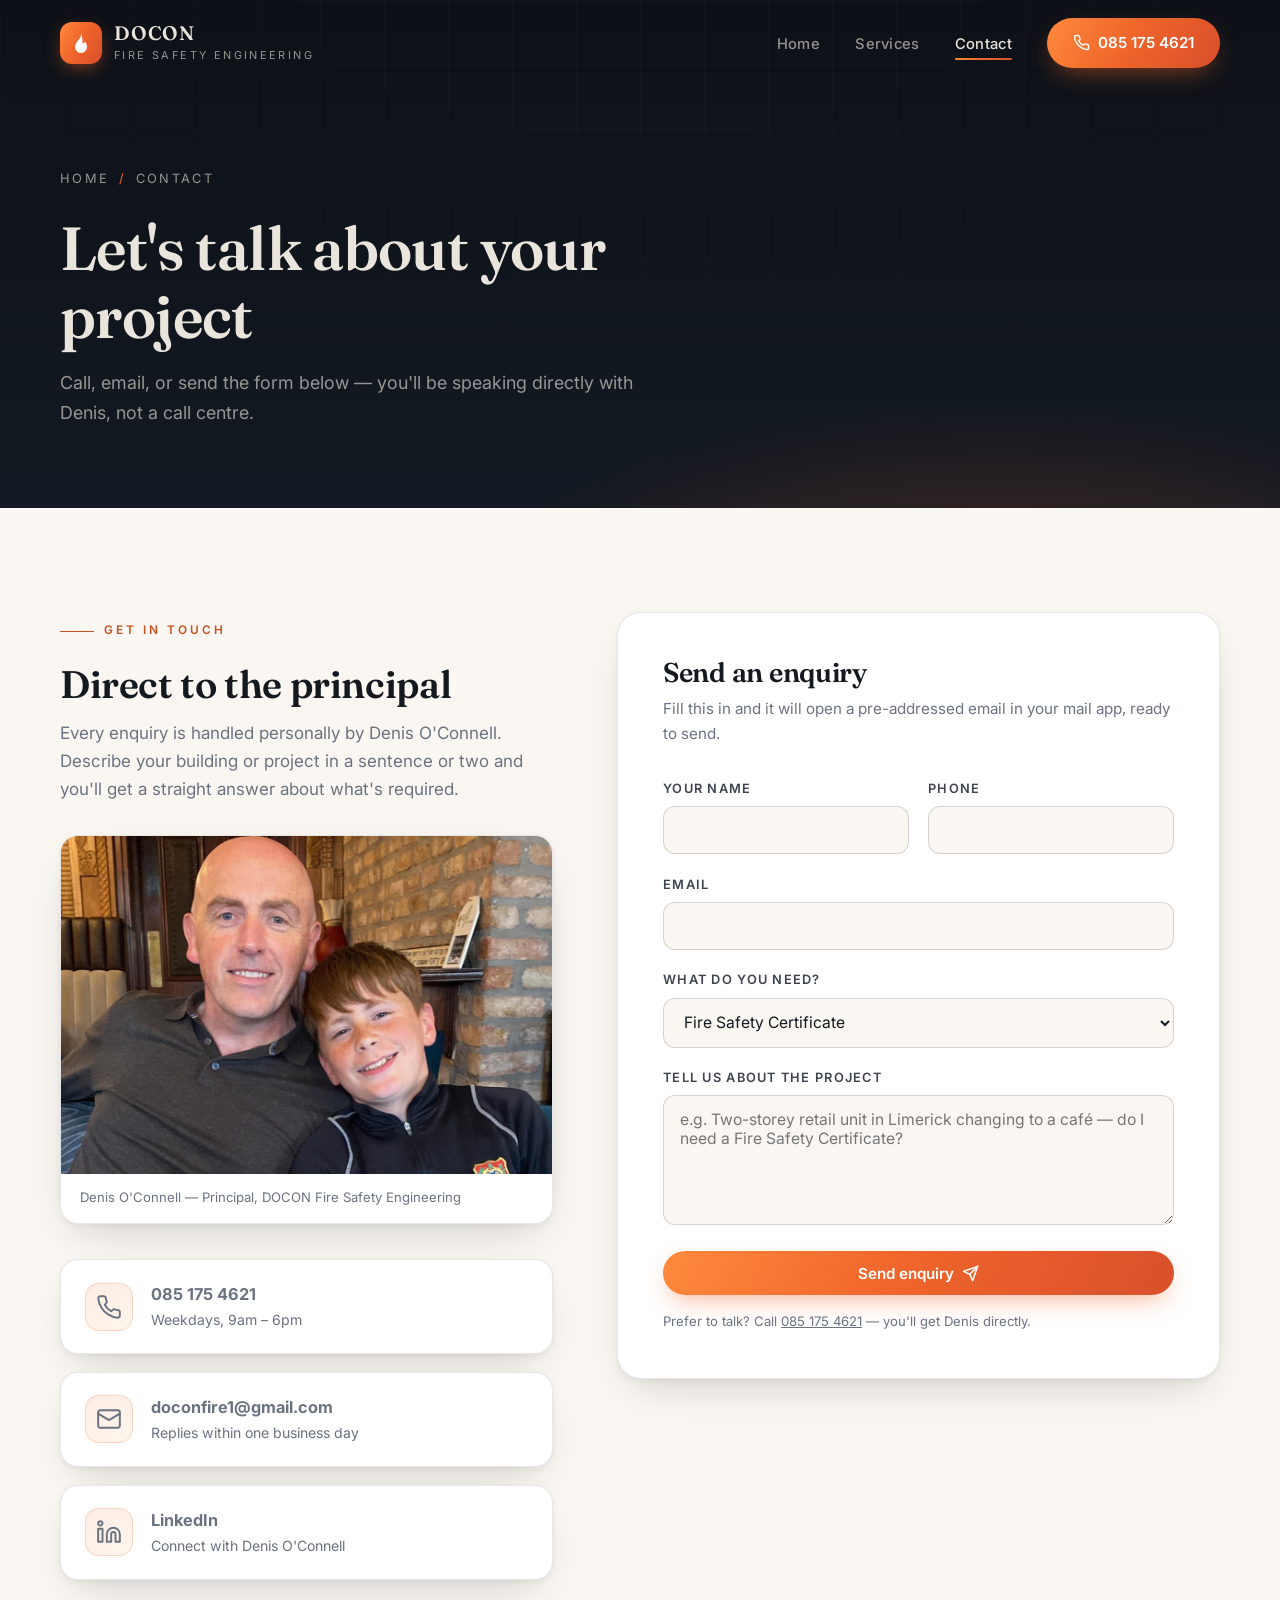
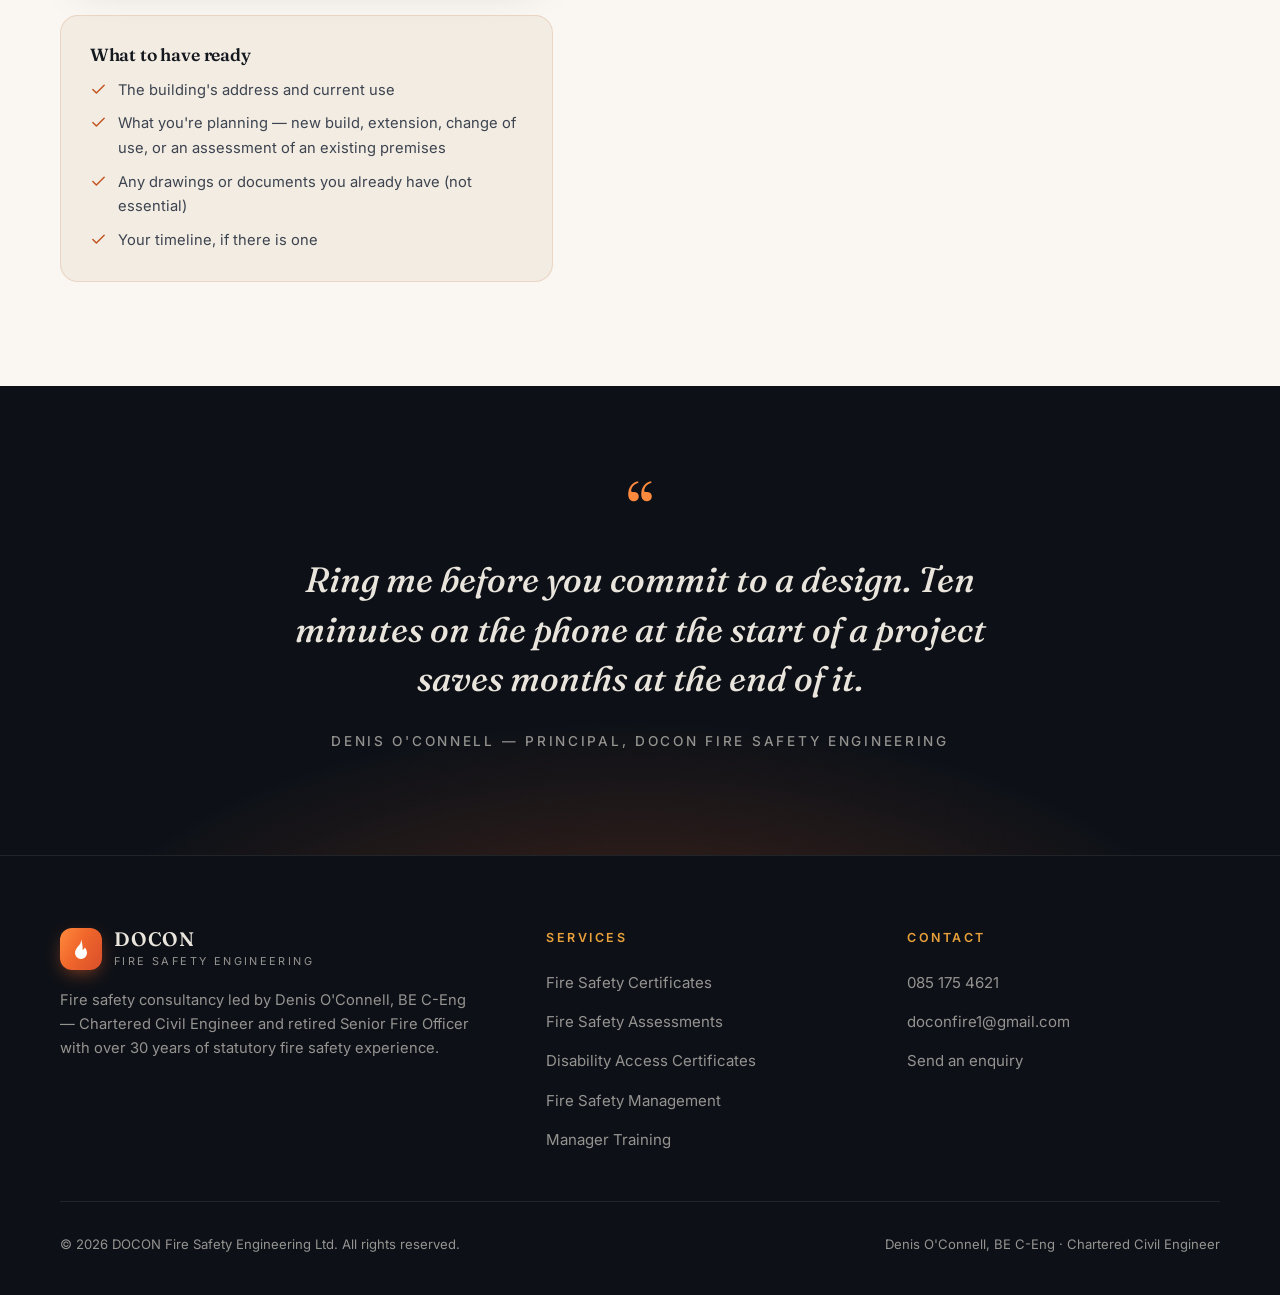
==== contact.html @ 433e4456 "Build DOCON Fire Safety Engineering website with photos Three-page static site (home, services, cont" ====
<!DOCTYPE html>
<html lang="en">
<head>
  <meta charset="UTF-8">
  <meta name="viewport" content="width=device-width, initial-scale=1.0">
  <title>Contact | DOCON Fire Safety Engineering</title>
  <meta name="description" content="Contact DOCON Fire Safety Engineering — call Denis O'Connell on 085 175 4621 or send an enquiry about Fire Safety Certificates, assessments and Disability Access Certificates.">
  <link rel="preconnect" href="https://fonts.googleapis.com">
  <link rel="preconnect" href="https://fonts.gstatic.com" crossorigin>
  <link href="https://fonts.googleapis.com/css2?family=Fraunces:ital,opsz,wght@0,9..144,400..700;1,9..144,400..700&family=Inter:wght@400;500;600;700&display=swap" rel="stylesheet">
  <link rel="stylesheet" href="styles.css">
  <link rel="icon" href="data:image/svg+xml,%3Csvg xmlns='http://www.w3.org/2000/svg' viewBox='0 0 24 24'%3E%3Cpath fill='%23f0662b' d='M12 2c.5 4-1.5 5.5-3 7.5C7.4 11.6 6 13.6 6 16a6 6 0 0 0 12 0c0-2.1-1-3.9-2-5.5-.7 1.2-1.5 2-2.5 2.5.5-3-.5-8-1.5-11z'/%3E%3C/svg%3E">
</head>
<body>
<a class="skip-link" href="#main">Skip to content</a>

<header class="site-header">
  <div class="wrap nav">
    <a class="brand" href="index.html" aria-label="DOCON Fire Safety Engineering — home">
      <span class="brand-mark" aria-hidden="true">
        <svg viewBox="0 0 24 24" fill="none"><path d="M12 2c.5 4-1.5 5.5-3 7.5C7.4 11.6 6 13.6 6 16a6 6 0 0 0 12 0c0-2.1-1-3.9-2-5.5-.7 1.2-1.5 2-2.5 2.5.5-3-.5-8-1.5-11z" fill="#fff"/></svg>
      </span>
      <span class="brand-text">
        <strong>DOCON</strong>
        <span>Fire Safety Engineering</span>
      </span>
    </a>
    <nav aria-label="Main navigation">
      <button class="nav-toggle" aria-expanded="false" aria-label="Toggle menu">
        <span></span><span></span><span></span>
      </button>
      <ul class="nav-links">
        <li><a href="index.html">Home</a></li>
        <li><a href="services.html">Services</a></li>
        <li><a href="contact.html" class="active" aria-current="page">Contact</a></li>
        <li><a class="btn btn-flame" href="tel:+353851754621">
          <svg viewBox="0 0 24 24" fill="none" stroke="currentColor" stroke-width="2" stroke-linecap="round" stroke-linejoin="round"><path d="M22 16.92v3a2 2 0 0 1-2.18 2 19.79 19.79 0 0 1-8.63-3.07 19.5 19.5 0 0 1-6-6 19.79 19.79 0 0 1-3.07-8.67A2 2 0 0 1 4.11 2h3a2 2 0 0 1 2 1.72c.13.96.36 1.9.7 2.81a2 2 0 0 1-.45 2.11L8.09 9.91a16 16 0 0 0 6 6l1.27-1.27a2 2 0 0 1 2.11-.45c.91.34 1.85.57 2.81.7A2 2 0 0 1 22 16.92z"/></svg>
          085 175 4621
        </a></li>
      </ul>
    </nav>
  </div>
</header>

<main id="main">

  <!-- ============ PAGE HERO ============ -->
  <section class="page-hero">
    <div class="wrap">
      <nav class="crumbs" aria-label="Breadcrumb">
        <a href="index.html">Home</a><span class="sep">/</span><span>Contact</span>
      </nav>
      <h1>Let's talk about your project</h1>
      <p>Call, email, or send the form below — you'll be speaking directly with Denis, not a call centre.</p>
    </div>
  </section>

  <!-- ============ CONTACT ============ -->
  <section class="section">
    <div class="wrap contact-grid">

      <div class="reveal">
        <p class="eyebrow on-light">Get in touch</p>
        <h2 style="font-size: clamp(1.8rem, 3vw, 2.4rem); margin-bottom: 0.8rem;">Direct to the principal</h2>
        <p style="color: var(--ink-muted);">Every enquiry is handled personally by Denis O'Connell. Describe your building or project in a sentence or two and you'll get a straight answer about what's required.</p>

        <figure class="contact-photo reveal">
          <img src="images/denis-casual.jpg" alt="Denis O'Connell" loading="lazy">
          <figcaption>Denis O'Connell — Principal, DOCON Fire Safety Engineering</figcaption>
        </figure>

        <div class="contact-methods">
          <a class="contact-method" href="tel:+353851754621">
            <span class="card-icon" aria-hidden="true">
              <svg viewBox="0 0 24 24" fill="none" stroke="currentColor" stroke-width="1.8" stroke-linecap="round" stroke-linejoin="round"><path d="M22 16.92v3a2 2 0 0 1-2.18 2 19.79 19.79 0 0 1-8.63-3.07 19.5 19.5 0 0 1-6-6 19.79 19.79 0 0 1-3.07-8.67A2 2 0 0 1 4.11 2h3a2 2 0 0 1 2 1.72c.13.96.36 1.9.7 2.81a2 2 0 0 1-.45 2.11L8.09 9.91a16 16 0 0 0 6 6l1.27-1.27a2 2 0 0 1 2.11-.45c.91.34 1.85.57 2.81.7A2 2 0 0 1 22 16.92z"/></svg>
            </span>
            <span><strong>085 175 4621</strong><span>Weekdays, 9am – 6pm</span></span>
          </a>
          <a class="contact-method" href="mailto:doconfire1@gmail.com">
            <span class="card-icon" aria-hidden="true">
              <svg viewBox="0 0 24 24" fill="none" stroke="currentColor" stroke-width="1.8" stroke-linecap="round" stroke-linejoin="round"><rect x="2" y="4" width="20" height="16" rx="2"/><path d="m22 7-10 6L2 7"/></svg>
            </span>
            <span><strong>doconfire1@gmail.com</strong><span>Replies within one business day</span></span>
          </a>
          <a class="contact-method" href="https://www.linkedin.com/" target="_blank" rel="noopener">
            <span class="card-icon" aria-hidden="true">
              <svg viewBox="0 0 24 24" fill="none" stroke="currentColor" stroke-width="1.8" stroke-linecap="round" stroke-linejoin="round"><path d="M16 8a6 6 0 0 1 6 6v7h-4v-7a2 2 0 0 0-4 0v7h-4v-7a6 6 0 0 1 6-6z"/><rect x="2" y="9" width="4" height="12"/><circle cx="4" cy="4" r="2"/></svg>
            </span>
            <span><strong>LinkedIn</strong><span>Connect with Denis O'Connell</span></span>
          </a>
        </div>

        <div class="info-panel reveal">
          <h3>What to have ready</h3>
          <ul>
            <li><svg viewBox="0 0 24 24" fill="none" stroke="currentColor" stroke-width="2" stroke-linecap="round" stroke-linejoin="round"><path d="M20 6 9 17l-5-5"/></svg>The building's address and current use</li>
            <li><svg viewBox="0 0 24 24" fill="none" stroke="currentColor" stroke-width="2" stroke-linecap="round" stroke-linejoin="round"><path d="M20 6 9 17l-5-5"/></svg>What you're planning — new build, extension, change of use, or an assessment of an existing premises</li>
            <li><svg viewBox="0 0 24 24" fill="none" stroke="currentColor" stroke-width="2" stroke-linecap="round" stroke-linejoin="round"><path d="M20 6 9 17l-5-5"/></svg>Any drawings or documents you already have (not essential)</li>
            <li><svg viewBox="0 0 24 24" fill="none" stroke="currentColor" stroke-width="2" stroke-linecap="round" stroke-linejoin="round"><path d="M20 6 9 17l-5-5"/></svg>Your timeline, if there is one</li>
          </ul>
        </div>
      </div>

      <div class="contact-form-card reveal">
        <h2>Send an enquiry</h2>
        <p>Fill this in and it will open a pre-addressed email in your mail app, ready to send.</p>
        <form id="enquiry-form" novalidate>
          <div class="form-grid">
            <div class="field">
              <label for="f-name">Your name</label>
              <input type="text" id="f-name" name="name" autocomplete="name" required>
            </div>
            <div class="field">
              <label for="f-phone">Phone</label>
              <input type="tel" id="f-phone" name="phone" autocomplete="tel">
            </div>
            <div class="field full">
              <label for="f-email">Email</label>
              <input type="email" id="f-email" name="email" autocomplete="email" required>
            </div>
            <div class="field full">
              <label for="f-service">What do you need?</label>
              <select id="f-service" name="service">
                <option>Fire Safety Certificate</option>
                <option>Fire Safety Assessment</option>
                <option>Fire Safety Review</option>
                <option>Disability Access Certificate</option>
                <option>Fire Safety Management</option>
                <option>Manager Training</option>
                <option>Not sure — need advice</option>
              </select>
            </div>
            <div class="field full">
              <label for="f-message">Tell us about the project</label>
              <textarea id="f-message" name="message" placeholder="e.g. Two-storey retail unit in Limerick changing to a café — do I need a Fire Safety Certificate?"></textarea>
            </div>
          </div>
          <div style="margin-top: 1.6rem;">
            <button type="submit" class="btn btn-flame" style="width: 100%; justify-content: center;">
              Send enquiry
              <svg viewBox="0 0 24 24" fill="none" stroke="currentColor" stroke-width="2.2" stroke-linecap="round" stroke-linejoin="round"><path d="m22 2-7 20-4-9-9-4z"/><path d="M22 2 11 13"/></svg>
            </button>
          </div>
          <p class="form-note">Prefer to talk? Call <a href="tel:+353851754621">085 175 4621</a> — you'll get Denis directly.</p>
        </form>
      </div>

    </div>
  </section>

  <!-- ============ QUOTE ============ -->
  <section class="section quote-band">
    <div class="wrap reveal">
      <blockquote>
        Ring me before you commit to a design. Ten minutes on the phone at the start of a project saves months at the end of it.
        <cite>Denis O'Connell — Principal, DOCON Fire Safety Engineering</cite>
      </blockquote>
    </div>
  </section>

</main>

<footer class="site-footer">
  <div class="wrap">
    <div class="footer-grid">
      <div class="footer-brand">
        <a class="brand" href="index.html">
          <span class="brand-mark" aria-hidden="true">
            <svg viewBox="0 0 24 24" fill="none"><path d="M12 2c.5 4-1.5 5.5-3 7.5C7.4 11.6 6 13.6 6 16a6 6 0 0 0 12 0c0-2.1-1-3.9-2-5.5-.7 1.2-1.5 2-2.5 2.5.5-3-.5-8-1.5-11z" fill="#fff"/></svg>
          </span>
          <span class="brand-text">
            <strong>DOCON</strong>
            <span>Fire Safety Engineering</span>
          </span>
        </a>
        <p>Fire safety consultancy led by Denis O'Connell, BE C-Eng — Chartered Civil Engineer and retired Senior Fire Officer with over 30 years of statutory fire safety experience.</p>
      </div>
      <div class="footer-col">
        <h4>Services</h4>
        <ul>
          <li><a href="services.html#fire-safety-certificates">Fire Safety Certificates</a></li>
          <li><a href="services.html#fire-safety-assessments">Fire Safety Assessments</a></li>
          <li><a href="services.html#disability-access-certificates">Disability Access Certificates</a></li>
          <li><a href="services.html#fire-safety-management">Fire Safety Management</a></li>
          <li><a href="services.html#manager-training">Manager Training</a></li>
        </ul>
      </div>
      <div class="footer-col">
        <h4>Contact</h4>
        <ul>
          <li><a href="tel:+353851754621">085 175 4621</a></li>
          <li><a href="mailto:doconfire1@gmail.com">doconfire1@gmail.com</a></li>
          <li><a href="contact.html">Send an enquiry</a></li>
        </ul>
      </div>
    </div>
    <div class="footer-bottom">
      <span>© <span id="year">2026</span> DOCON Fire Safety Engineering Ltd. All rights reserved.</span>
      <span>Denis O'Connell, BE C-Eng · Chartered Civil Engineer</span>
    </div>
  </div>
</footer>

<script src="script.js"></script>
</body>
</html>
---- styles.css ----
/* ============================================
   DOCON Fire Safety Engineering — styles.css
   ============================================ */

:root {
  --ink: #14181f;
  --ink-soft: #3d4450;
  --ink-muted: #6b7280;
  --paper: #faf7f2;
  --paper-card: #ffffff;
  --dark: #0d1117;
  --dark-2: #141a22;
  --dark-3: #1b232e;
  --line: rgba(20, 24, 31, 0.1);
  --line-dark: rgba(255, 255, 255, 0.08);
  --flame: #f0662b;
  --flame-bright: #ff8a3d;
  --ember: #e8a13a;
  --flame-grad: linear-gradient(120deg, #ff8a3d 0%, #f0662b 45%, #d94f2b 100%);
  --text-on-dark: #e9e4dc;
  --text-on-dark-muted: rgba(233, 228, 220, 0.62);
  --radius: 18px;
  --shadow-card: 0 2px 6px rgba(13, 17, 23, 0.05), 0 18px 44px -18px rgba(13, 17, 23, 0.22);
  --shadow-card-hover: 0 4px 10px rgba(13, 17, 23, 0.07), 0 30px 60px -20px rgba(217, 79, 43, 0.28);
  --ease-out: cubic-bezier(0.22, 1, 0.36, 1);
}

* { margin: 0; padding: 0; box-sizing: border-box; }

html { scroll-behavior: smooth; }

body {
  font-family: "Inter", -apple-system, BlinkMacSystemFont, "Segoe UI", sans-serif;
  font-size: 17px;
  line-height: 1.65;
  color: var(--ink);
  background: var(--paper);
  -webkit-font-smoothing: antialiased;
}

h1, h2, h3, .display {
  font-family: "Fraunces", Georgia, serif;
  font-weight: 600;
  line-height: 1.12;
  letter-spacing: -0.01em;
}

img { max-width: 100%; display: block; }
a { color: inherit; }

.wrap {
  width: min(1160px, 92vw);
  margin-inline: auto;
}

/* ---------- Accessibility ---------- */
.skip-link {
  position: absolute; left: -999px; top: 0;
  background: var(--flame); color: #fff; padding: 0.6rem 1rem;
  z-index: 200; border-radius: 0 0 8px 0; text-decoration: none;
}
.skip-link:focus { left: 0; }

:focus-visible {
  outline: 2px solid var(--flame);
  outline-offset: 3px;
  border-radius: 4px;
}

/* ============================================
   Header / Nav
   ============================================ */
.site-header {
  position: fixed;
  inset: 0 0 auto 0;
  z-index: 100;
  transition: background 0.35s ease, box-shadow 0.35s ease, border-color 0.35s ease;
  border-bottom: 1px solid transparent;
}
.site-header.scrolled {
  background: rgba(13, 17, 23, 0.82);
  -webkit-backdrop-filter: blur(14px);
  backdrop-filter: blur(14px);
  border-bottom-color: var(--line-dark);
  box-shadow: 0 10px 30px -12px rgba(0, 0, 0, 0.45);
}

.nav {
  display: flex;
  align-items: center;
  justify-content: space-between;
  gap: 2rem;
  padding: 1.1rem 0;
}

.brand {
  display: flex;
  align-items: center;
  gap: 0.75rem;
  text-decoration: none;
  color: var(--text-on-dark);
}
.brand-mark {
  width: 42px; height: 42px;
  display: grid; place-items: center;
  border-radius: 12px;
  background: var(--flame-grad);
  box-shadow: 0 6px 18px -4px rgba(240, 102, 43, 0.55);
  flex-shrink: 0;
}
.brand-mark svg { width: 24px; height: 24px; }
.brand-text { line-height: 1.15; }
.brand-text strong {
  display: block;
  font-family: "Fraunces", Georgia, serif;
  font-size: 1.22rem;
  font-weight: 600;
  letter-spacing: 0.04em;
}
.brand-text span {
  font-size: 0.68rem;
  text-transform: uppercase;
  letter-spacing: 0.22em;
  color: var(--text-on-dark-muted);
}

.nav-links {
  display: flex;
  align-items: center;
  gap: 2.2rem;
  list-style: none;
}
.nav-links a:not(.btn) {
  text-decoration: none;
  font-size: 0.92rem;
  font-weight: 500;
  letter-spacing: 0.02em;
  color: var(--text-on-dark-muted);
  transition: color 0.2s ease;
  position: relative;
  padding: 0.3rem 0;
}
.nav-links a:not(.btn):hover { color: var(--text-on-dark); }
.nav-links a:not(.btn)::after {
  content: "";
  position: absolute;
  left: 0; bottom: -2px;
  width: 100%; height: 2px;
  background: var(--flame-grad);
  border-radius: 2px;
  transform: scaleX(0);
  transform-origin: left;
  transition: transform 0.3s var(--ease-out);
}
.nav-links a:not(.btn):hover::after,
.nav-links a.active::after { transform: scaleX(1); }
.nav-links a.active { color: var(--text-on-dark) !important; }

.nav-toggle {
  display: none;
  background: none;
  border: 0;
  cursor: pointer;
  padding: 0.5rem;
  z-index: 110;
}
.nav-toggle span {
  display: block;
  width: 26px; height: 2px;
  background: var(--text-on-dark);
  margin: 6px 0;
  border-radius: 2px;
  transition: transform 0.3s ease, opacity 0.3s ease;
}
.nav-toggle[aria-expanded="true"] span:nth-child(1) { transform: translateY(8px) rotate(45deg); }
.nav-toggle[aria-expanded="true"] span:nth-child(2) { opacity: 0; }
.nav-toggle[aria-expanded="true"] span:nth-child(3) { transform: translateY(-8px) rotate(-45deg); }

/* ---------- Buttons ---------- */
.btn {
  display: inline-flex;
  align-items: center;
  gap: 0.55rem;
  padding: 0.8rem 1.6rem;
  border-radius: 999px;
  font-weight: 600;
  font-size: 0.95rem;
  text-decoration: none;
  border: 0;
  cursor: pointer;
  font-family: inherit;
  transition: transform 0.25s var(--ease-out), box-shadow 0.25s ease, background 0.25s ease;
}
.btn-flame {
  background: var(--flame-grad);
  color: #fff;
  box-shadow: 0 10px 26px -8px rgba(240, 102, 43, 0.55);
}
.btn-flame:hover {
  transform: translateY(-2px);
  box-shadow: 0 16px 34px -8px rgba(240, 102, 43, 0.65);
}
.btn-ghost {
  background: transparent;
  color: var(--text-on-dark);
  border: 1px solid rgba(255, 255, 255, 0.25);
}
.btn-ghost:hover {
  border-color: rgba(255, 255, 255, 0.55);
  background: rgba(255, 255, 255, 0.06);
  transform: translateY(-2px);
}
.btn-dark {
  background: var(--dark);
  color: #fff;
}
.btn-dark:hover {
  transform: translateY(-2px);
  box-shadow: 0 14px 30px -10px rgba(13, 17, 23, 0.5);
}
.btn svg { width: 17px; height: 17px; }

/* ============================================
   Hero
   ============================================ */
.hero {
  position: relative;
  background:
    radial-gradient(ellipse 80% 65% at 72% 108%, rgba(240, 102, 43, 0.32), transparent 62%),
    radial-gradient(ellipse 55% 45% at 18% 118%, rgba(232, 161, 58, 0.16), transparent 60%),
    linear-gradient(180deg, #0d1117 0%, #10151d 55%, #131922 100%);
  color: var(--text-on-dark);
  overflow: hidden;
}
.hero::before {
  content: "";
  position: absolute;
  inset: 0;
  background-image:
    linear-gradient(rgba(255,255,255,0.028) 1px, transparent 1px),
    linear-gradient(90deg, rgba(255,255,255,0.028) 1px, transparent 1px);
  background-size: 64px 64px;
  -webkit-mask-image: radial-gradient(ellipse 90% 80% at 50% 20%, black 30%, transparent 78%);
  mask-image: radial-gradient(ellipse 90% 80% at 50% 20%, black 30%, transparent 78%);
  pointer-events: none;
}

/* floating embers */
.embers { position: absolute; inset: 0; pointer-events: none; overflow: hidden; }
.ember {
  position: absolute;
  bottom: -12px;
  width: 5px; height: 5px;
  border-radius: 50%;
  background: radial-gradient(circle, #ffb469 0%, #f0662b 60%, transparent 100%);
  opacity: 0;
  animation: rise linear infinite;
  filter: blur(0.5px);
}
@keyframes rise {
  0%   { transform: translateY(0) translateX(0) scale(1); opacity: 0; }
  8%   { opacity: 0.85; }
  60%  { opacity: 0.5; }
  100% { transform: translateY(-88vh) translateX(var(--drift, 30px)) scale(0.25); opacity: 0; }
}
@media (prefers-reduced-motion: reduce) {
  .ember { animation: none; display: none; }
  html { scroll-behavior: auto; }
}

.hero-inner {
  position: relative;
  display: grid;
  grid-template-columns: 1.15fr 0.85fr;
  gap: 4rem;
  align-items: center;
  padding: 11rem 0 7rem;
  min-height: 92vh;
}

.eyebrow {
  display: inline-flex;
  align-items: center;
  gap: 0.6rem;
  font-size: 0.74rem;
  font-weight: 600;
  text-transform: uppercase;
  letter-spacing: 0.26em;
  color: var(--ember);
  margin-bottom: 1.4rem;
}
.eyebrow::before {
  content: "";
  width: 34px; height: 1px;
  background: var(--ember);
}

.hero h1 {
  font-size: clamp(2.6rem, 5.4vw, 4.4rem);
  font-weight: 560;
  margin-bottom: 1.5rem;
}
.hero h1 em {
  font-style: italic;
  background: linear-gradient(115deg, #ffb469, #f0662b 65%, #e8a13a);
  -webkit-background-clip: text;
  background-clip: text;
  -webkit-text-fill-color: transparent;
  color: transparent;
}
.hero-lede {
  font-size: 1.16rem;
  color: var(--text-on-dark-muted);
  max-width: 34rem;
  margin-bottom: 2.4rem;
}
.hero-ctas { display: flex; flex-wrap: wrap; gap: 1rem; align-items: center; }

.hero-phone {
  display: flex; align-items: center; gap: 0.6rem;
  color: var(--text-on-dark-muted);
  font-size: 0.95rem;
  text-decoration: none;
  transition: color 0.2s ease;
}
.hero-phone:hover { color: var(--text-on-dark); }
.hero-phone svg { width: 18px; height: 18px; color: var(--ember); }

/* hero credential card */
.hero-card {
  position: relative;
  background: linear-gradient(160deg, rgba(255,255,255,0.075), rgba(255,255,255,0.028));
  border: 1px solid var(--line-dark);
  border-radius: 24px;
  padding: 2.4rem 2.2rem;
  -webkit-backdrop-filter: blur(8px);
  backdrop-filter: blur(8px);
  box-shadow: 0 40px 80px -30px rgba(0, 0, 0, 0.55);
}
.hero-card::before {
  content: "";
  position: absolute;
  inset: -1px;
  border-radius: 24px;
  padding: 1px;
  background: linear-gradient(160deg, rgba(255, 138, 61, 0.5), transparent 40%, transparent 65%, rgba(232, 161, 58, 0.3));
  -webkit-mask: linear-gradient(#fff 0 0) content-box, linear-gradient(#fff 0 0);
  mask: linear-gradient(#fff 0 0) content-box, linear-gradient(#fff 0 0);
  -webkit-mask-composite: xor;
  mask-composite: exclude;
  pointer-events: none;
}
.hero-card-label {
  font-size: 0.7rem;
  text-transform: uppercase;
  letter-spacing: 0.24em;
  color: var(--ember);
  font-weight: 600;
  margin-bottom: 1.6rem;
}
.hero-card ul { list-style: none; display: grid; gap: 1.15rem; }
.hero-card li {
  display: flex;
  gap: 0.9rem;
  align-items: flex-start;
  font-size: 0.97rem;
  color: var(--text-on-dark);
}
.hero-card li svg {
  width: 20px; height: 20px;
  flex-shrink: 0;
  margin-top: 2px;
  color: var(--flame-bright);
}
.hero-card li span strong { display: block; font-weight: 600; }
.hero-card li span small { color: var(--text-on-dark-muted); font-size: 0.86rem; }

/* ---------- stats band ---------- */
.stats-band {
  position: relative;
  border-top: 1px solid var(--line-dark);
  background: rgba(255, 255, 255, 0.02);
}
.stats-grid {
  display: grid;
  grid-template-columns: repeat(4, 1fr);
  padding: 2.6rem 0;
}
.stat {
  text-align: center;
  padding: 0 1rem;
  border-left: 1px solid var(--line-dark);
}
.stat:first-child { border-left: 0; }
.stat-num {
  font-family: "Fraunces", Georgia, serif;
  font-size: clamp(2rem, 3.4vw, 2.9rem);
  font-weight: 560;
  color: var(--text-on-dark);
  line-height: 1.1;
}
.stat-num .accent { color: var(--flame-bright); }
.stat-label {
  margin-top: 0.35rem;
  font-size: 0.78rem;
  text-transform: uppercase;
  letter-spacing: 0.16em;
  color: var(--text-on-dark-muted);
}

/* ============================================
   Sections (light)
   ============================================ */
section { position: relative; }
.section { padding: 6.5rem 0; }
.section-head { max-width: 42rem; margin-bottom: 3.6rem; }
.section-head.center { margin-inline: auto; text-align: center; }
.section-head.center .eyebrow { justify-content: center; }
.section-head.center .eyebrow::before { display: none; }
.section-head h2 {
  font-size: clamp(2rem, 3.6vw, 2.9rem);
  margin-bottom: 1rem;
}
.section-head p { color: var(--ink-muted); font-size: 1.08rem; }

.eyebrow.on-light { color: #c2531f; }
.eyebrow.on-light::before { background: #c2531f; }

/* ---------- service cards ---------- */
.cards-grid {
  display: grid;
  grid-template-columns: repeat(3, 1fr);
  gap: 1.6rem;
}
.card {
  position: relative;
  background: var(--paper-card);
  border: 1px solid var(--line);
  border-radius: var(--radius);
  padding: 2.2rem 2rem;
  box-shadow: var(--shadow-card);
  transition: transform 0.35s var(--ease-out), box-shadow 0.35s ease;
  overflow: hidden;
  text-decoration: none;
  display: block;
  color: var(--ink);
}
.card::after {
  content: "";
  position: absolute;
  inset: auto 0 0 0;
  height: 3px;
  background: var(--flame-grad);
  transform: scaleX(0);
  transform-origin: left;
  transition: transform 0.4s var(--ease-out);
}
.card:hover { transform: translateY(-6px); box-shadow: var(--shadow-card-hover); }
.card:hover::after { transform: scaleX(1); }

.card-icon {
  width: 52px; height: 52px;
  border-radius: 14px;
  display: grid; place-items: center;
  background: linear-gradient(140deg, rgba(240, 102, 43, 0.12), rgba(232, 161, 58, 0.1));
  border: 1px solid rgba(240, 102, 43, 0.2);
  margin-bottom: 1.5rem;
  color: #d94f2b;
}
.card-icon svg { width: 26px; height: 26px; }
.card h3 { font-size: 1.3rem; margin-bottom: 0.7rem; }
.card p { color: var(--ink-muted); font-size: 0.97rem; }
.card-link {
  display: inline-flex;
  align-items: center;
  gap: 0.4rem;
  margin-top: 1.3rem;
  font-size: 0.9rem;
  font-weight: 600;
  color: #c2531f;
}
.card-link svg { width: 15px; height: 15px; transition: transform 0.25s var(--ease-out); }
.card:hover .card-link svg { transform: translateX(4px); }

/* ---------- about band ---------- */
.about-band { background: #f2ece2; }
.about-grid {
  display: grid;
  grid-template-columns: 0.9fr 1.1fr;
  gap: 4.5rem;
  align-items: center;
}
.portrait-frame {
  position: relative;
  border-radius: 24px;
  aspect-ratio: 4 / 4.6;
  background:
    radial-gradient(ellipse 90% 70% at 50% 100%, rgba(240, 102, 43, 0.28), transparent 65%),
    linear-gradient(165deg, #1b232e 0%, #0d1117 100%);
  display: grid;
  place-items: center;
  overflow: hidden;
  box-shadow: 0 36px 70px -28px rgba(13, 17, 23, 0.5);
}
.portrait-frame::before {
  content: "";
  position: absolute; inset: 14px;
  border: 1px solid rgba(232, 161, 58, 0.28);
  border-radius: 16px;
  pointer-events: none;
  z-index: 2;
}
.portrait-frame img {
  position: absolute;
  inset: 0;
  width: 100%;
  height: 100%;
  object-fit: cover;
  object-position: 60% 20%;
}
.portrait-frame::after {
  content: "";
  position: absolute;
  inset: 0;
  background: linear-gradient(180deg, transparent 55%, rgba(13, 17, 23, 0.55) 100%);
  pointer-events: none;
}
.portrait-caption { z-index: 3; }
.portrait-initials {
  font-family: "Fraunces", Georgia, serif;
  font-size: 6rem;
  font-weight: 560;
  background: linear-gradient(115deg, #ffb469, #f0662b 60%, #e8a13a);
  -webkit-background-clip: text;
  background-clip: text;
  -webkit-text-fill-color: transparent;
  color: transparent;
}
.portrait-caption {
  position: absolute;
  inset: auto 14px 14px;
  padding: 1rem 1.2rem;
  border-radius: 12px;
  background: rgba(13, 17, 23, 0.72);
  -webkit-backdrop-filter: blur(8px);
  backdrop-filter: blur(8px);
  border: 1px solid var(--line-dark);
  color: var(--text-on-dark);
}
.portrait-caption strong { display: block; font-size: 1.02rem; }
.portrait-caption span { font-size: 0.82rem; color: var(--text-on-dark-muted); }

.about-copy h2 { font-size: clamp(2rem, 3.4vw, 2.7rem); margin-bottom: 1.3rem; }
.about-copy > p { color: var(--ink-soft); margin-bottom: 1.2rem; }
.cred-list { list-style: none; display: grid; gap: 0.85rem; margin: 1.8rem 0 2.3rem; }
.cred-list li {
  display: flex; gap: 0.8rem; align-items: flex-start;
  font-size: 0.98rem; color: var(--ink-soft);
}
.cred-list svg {
  width: 19px; height: 19px; flex-shrink: 0; margin-top: 3px;
  color: #d94f2b;
}

/* ---------- process ---------- */
.process-grid {
  display: grid;
  grid-template-columns: repeat(4, 1fr);
  gap: 1.6rem;
  counter-reset: step;
}
.process-step {
  position: relative;
  padding: 2rem 1.6rem 1.8rem;
  background: var(--paper-card);
  border: 1px solid var(--line);
  border-radius: var(--radius);
  box-shadow: var(--shadow-card);
}
.process-step::before {
  counter-increment: step;
  content: "0" counter(step);
  display: block;
  font-family: "Fraunces", Georgia, serif;
  font-size: 2.6rem;
  font-weight: 560;
  line-height: 1;
  background: linear-gradient(115deg, #f0662b, #e8a13a);
  -webkit-background-clip: text;
  background-clip: text;
  -webkit-text-fill-color: transparent;
  color: transparent;
  margin-bottom: 1rem;
}
.process-step h3 { font-size: 1.12rem; margin-bottom: 0.5rem; }
.process-step p { font-size: 0.92rem; color: var(--ink-muted); }

/* ---------- quote band ---------- */
.quote-band {
  background:
    radial-gradient(ellipse 70% 90% at 50% 130%, rgba(240, 102, 43, 0.25), transparent 65%),
    var(--dark);
  color: var(--text-on-dark);
  text-align: center;
}
.quote-band blockquote {
  max-width: 46rem;
  margin-inline: auto;
  font-family: "Fraunces", Georgia, serif;
  font-size: clamp(1.5rem, 3vw, 2.2rem);
  font-weight: 480;
  font-style: italic;
  line-height: 1.4;
}
.quote-band blockquote::before {
  content: "\201C";
  display: block;
  font-size: 4.5rem;
  line-height: 0.6;
  color: var(--flame-bright);
  margin-bottom: 1.4rem;
  font-style: normal;
}
.quote-band cite {
  display: block;
  margin-top: 1.8rem;
  font-family: "Inter", sans-serif;
  font-style: normal;
  font-size: 0.85rem;
  text-transform: uppercase;
  letter-spacing: 0.2em;
  color: var(--text-on-dark-muted);
}

/* ---------- CTA band ---------- */
.cta-band {
  background:
    radial-gradient(ellipse 60% 80% at 80% 120%, rgba(240, 102, 43, 0.35), transparent 60%),
    radial-gradient(ellipse 50% 70% at 10% -20%, rgba(232, 161, 58, 0.14), transparent 55%),
    var(--dark-2);
  color: var(--text-on-dark);
  border-radius: 28px;
  padding: 4.5rem 3.5rem;
  display: grid;
  grid-template-columns: 1.3fr auto;
  gap: 3rem;
  align-items: center;
  overflow: hidden;
  position: relative;
}
.cta-band h2 { font-size: clamp(1.9rem, 3.4vw, 2.7rem); margin-bottom: 0.9rem; }
.cta-band p { color: var(--text-on-dark-muted); max-width: 32rem; }
.cta-actions { display: grid; gap: 0.9rem; justify-items: stretch; }
.cta-actions .btn { justify-content: center; }

/* ============================================
   Page hero (interior pages)
   ============================================ */
.page-hero {
  background:
    radial-gradient(ellipse 75% 85% at 78% 130%, rgba(240, 102, 43, 0.28), transparent 60%),
    linear-gradient(180deg, #0d1117 0%, #131922 100%);
  color: var(--text-on-dark);
  padding: 10.5rem 0 5rem;
  position: relative;
  overflow: hidden;
}
.page-hero::before {
  content: "";
  position: absolute; inset: 0;
  background-image:
    linear-gradient(rgba(255,255,255,0.025) 1px, transparent 1px),
    linear-gradient(90deg, rgba(255,255,255,0.025) 1px, transparent 1px);
  background-size: 64px 64px;
  -webkit-mask-image: radial-gradient(ellipse 90% 90% at 50% 0%, black 25%, transparent 80%);
  mask-image: radial-gradient(ellipse 90% 90% at 50% 0%, black 25%, transparent 80%);
  pointer-events: none;
}
.page-hero .wrap { position: relative; }
.page-hero h1 { font-size: clamp(2.4rem, 4.8vw, 3.8rem); margin-bottom: 1.1rem; max-width: 18ch; }
.page-hero p { color: var(--text-on-dark-muted); font-size: 1.12rem; max-width: 36rem; }

.crumbs {
  display: flex; gap: 0.6rem; align-items: center;
  font-size: 0.8rem;
  text-transform: uppercase;
  letter-spacing: 0.18em;
  color: var(--text-on-dark-muted);
  margin-bottom: 1.6rem;
}
.crumbs a { color: inherit; text-decoration: none; }
.crumbs a:hover { color: var(--ember); }
.crumbs .sep { color: var(--flame); }

/* ============================================
   Services page — detail rows
   ============================================ */
.service-row {
  display: grid;
  grid-template-columns: 64px 1fr;
  gap: 2rem;
  padding: 2.8rem 0;
  border-bottom: 1px solid var(--line);
}
.service-row:last-child { border-bottom: 0; }
.service-row .card-icon { margin-bottom: 0; width: 60px; height: 60px; border-radius: 16px; }
.service-row h3 { font-size: 1.55rem; margin-bottom: 0.7rem; }
.service-row p { color: var(--ink-soft); max-width: 56rem; }
.service-row .tags { display: flex; flex-wrap: wrap; gap: 0.5rem; margin-top: 1.1rem; }
.tag {
  font-size: 0.76rem;
  font-weight: 600;
  letter-spacing: 0.04em;
  padding: 0.32rem 0.85rem;
  border-radius: 999px;
  background: rgba(240, 102, 43, 0.09);
  border: 1px solid rgba(240, 102, 43, 0.22);
  color: #b34a1c;
}

/* ============================================
   Contact page
   ============================================ */
.contact-grid {
  display: grid;
  grid-template-columns: 0.9fr 1.1fr;
  gap: 4rem;
  align-items: start;
}
.contact-photo {
  margin-top: 2rem;
  border-radius: var(--radius);
  overflow: hidden;
  box-shadow: var(--shadow-card);
  border: 1px solid var(--line);
  background: var(--paper-card);
}
.contact-photo img {
  width: 100%;
  aspect-ratio: 16 / 11;
  object-fit: cover;
  object-position: 50% 28%;
}
.contact-photo figcaption {
  padding: 0.85rem 1.2rem;
  font-size: 0.82rem;
  color: var(--ink-muted);
}

.contact-methods { display: grid; gap: 1.1rem; margin-top: 2.2rem; }
.contact-method {
  display: flex;
  gap: 1.1rem;
  align-items: center;
  padding: 1.35rem 1.5rem;
  background: var(--paper-card);
  border: 1px solid var(--line);
  border-radius: var(--radius);
  box-shadow: var(--shadow-card);
  text-decoration: none;
  color: var(--ink);
  transition: transform 0.3s var(--ease-out), box-shadow 0.3s ease;
}
.contact-method:hover { transform: translateY(-3px); box-shadow: var(--shadow-card-hover); }
.contact-method .card-icon { margin: 0; width: 48px; height: 48px; }
.contact-method strong { display: block; font-size: 1.02rem; }
.contact-method span { font-size: 0.88rem; color: var(--ink-muted); }

.contact-form-card {
  background: var(--paper-card);
  border: 1px solid var(--line);
  border-radius: 24px;
  padding: 2.8rem;
  box-shadow: var(--shadow-card);
}
.contact-form-card h2 { font-size: 1.7rem; margin-bottom: 0.5rem; }
.contact-form-card > p { color: var(--ink-muted); font-size: 0.95rem; margin-bottom: 2rem; }

.form-grid { display: grid; grid-template-columns: 1fr 1fr; gap: 1.2rem; }
.field { display: grid; gap: 0.45rem; }
.field.full { grid-column: 1 / -1; }
.field label {
  font-size: 0.8rem;
  font-weight: 600;
  text-transform: uppercase;
  letter-spacing: 0.1em;
  color: var(--ink-soft);
}
.field input, .field select, .field textarea {
  font-family: inherit;
  font-size: 0.98rem;
  padding: 0.85rem 1rem;
  border: 1px solid rgba(20, 24, 31, 0.16);
  border-radius: 12px;
  background: var(--paper);
  color: var(--ink);
  transition: border-color 0.2s ease, box-shadow 0.2s ease;
  width: 100%;
}
.field textarea { resize: vertical; min-height: 130px; }
.field input:focus, .field select:focus, .field textarea:focus {
  outline: none;
  border-color: var(--flame);
  box-shadow: 0 0 0 3px rgba(240, 102, 43, 0.15);
}
.form-note { font-size: 0.82rem; color: var(--ink-muted); margin-top: 1rem; }

.info-panel {
  margin-top: 2.2rem;
  padding: 1.8rem;
  border-radius: var(--radius);
  background: #f2ece2;
  border: 1px solid rgba(194, 83, 31, 0.15);
}
.info-panel h3 { font-size: 1.1rem; margin-bottom: 0.8rem; }
.info-panel ul { list-style: none; display: grid; gap: 0.6rem; }
.info-panel li {
  display: flex; gap: 0.7rem; align-items: flex-start;
  font-size: 0.92rem; color: var(--ink-soft);
}
.info-panel svg { width: 17px; height: 17px; flex-shrink: 0; margin-top: 3px; color: #c2531f; }

/* ============================================
   Footer
   ============================================ */
.site-footer {
  background: var(--dark);
  color: var(--text-on-dark-muted);
  padding: 4.5rem 0 2.5rem;
  border-top: 1px solid var(--line-dark);
}
.footer-grid {
  display: grid;
  grid-template-columns: 1.4fr 1fr 1fr;
  gap: 3rem;
  padding-bottom: 3rem;
  border-bottom: 1px solid var(--line-dark);
}
.footer-brand p { font-size: 0.92rem; max-width: 26rem; margin-top: 1.1rem; }
.footer-col h4 {
  font-size: 0.78rem;
  text-transform: uppercase;
  letter-spacing: 0.2em;
  color: var(--ember);
  margin-bottom: 1.2rem;
  font-family: "Inter", sans-serif;
  font-weight: 600;
}
.footer-col ul { list-style: none; display: grid; gap: 0.7rem; }
.footer-col a {
  text-decoration: none;
  font-size: 0.94rem;
  color: var(--text-on-dark-muted);
  transition: color 0.2s ease;
}
.footer-col a:hover { color: var(--text-on-dark); }
.footer-bottom {
  display: flex;
  flex-wrap: wrap;
  gap: 1rem;
  justify-content: space-between;
  padding-top: 2rem;
  font-size: 0.82rem;
}

/* ============================================
   Reveal animations
   ============================================ */
.reveal {
  opacity: 0;
  transform: translateY(26px);
  transition: opacity 0.8s var(--ease-out), transform 0.8s var(--ease-out);
  transition-delay: var(--delay, 0s);
}
.reveal.in { opacity: 1; transform: none; }
@media (prefers-reduced-motion: reduce) {
  .reveal { opacity: 1; transform: none; transition: none; }
}

/* ============================================
   Responsive
   ============================================ */
@media (max-width: 980px) {
  .hero-inner { grid-template-columns: 1fr; padding: 9rem 0 5rem; min-height: 0; gap: 3rem; }
  .stats-grid { grid-template-columns: repeat(2, 1fr); gap: 2rem 0; }
  .stat:nth-child(3) { border-left: 0; }
  .cards-grid { grid-template-columns: repeat(2, 1fr); }
  .process-grid { grid-template-columns: repeat(2, 1fr); }
  .about-grid, .contact-grid { grid-template-columns: 1fr; gap: 3rem; }
  .portrait-frame { max-width: 420px; }
  .cta-band { grid-template-columns: 1fr; padding: 3.5rem 2.2rem; }
  .footer-grid { grid-template-columns: 1fr 1fr; }
}

@media (max-width: 720px) {
  .nav-toggle { display: block; }
  .nav-links {
    position: fixed;
    inset: 0;
    flex-direction: column;
    justify-content: center;
    gap: 2.4rem;
    background: rgba(13, 17, 23, 0.97);
    -webkit-backdrop-filter: blur(16px);
    backdrop-filter: blur(16px);
    opacity: 0;
    pointer-events: none;
    transition: opacity 0.3s ease;
  }
  .nav-links.open { opacity: 1; pointer-events: auto; }
  .nav-links a:not(.btn) { font-size: 1.3rem; }
  .cards-grid, .process-grid { grid-template-columns: 1fr; }
  .form-grid { grid-template-columns: 1fr; }
  .service-row { grid-template-columns: 1fr; gap: 1.2rem; }
  .section { padding: 4.5rem 0; }
  .footer-grid { grid-template-columns: 1fr; }
  .contact-form-card { padding: 2rem 1.5rem; }
}
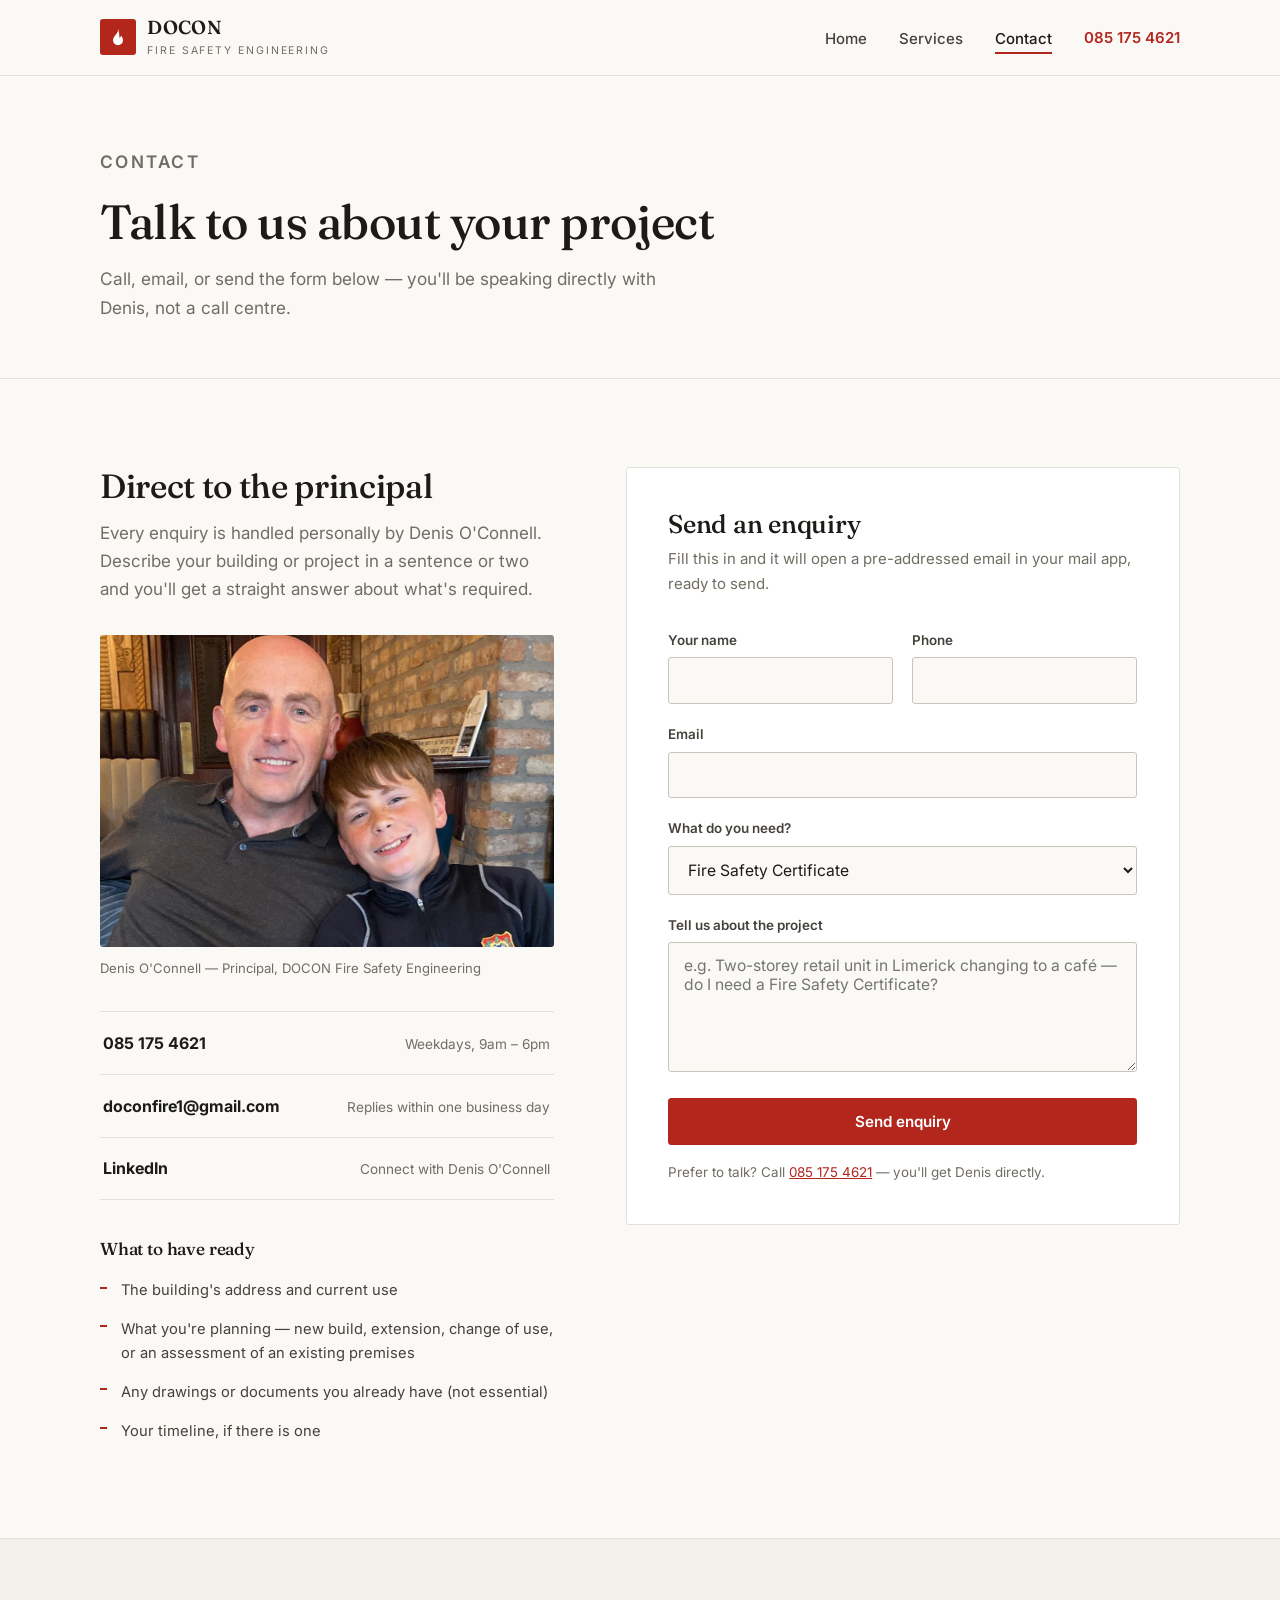
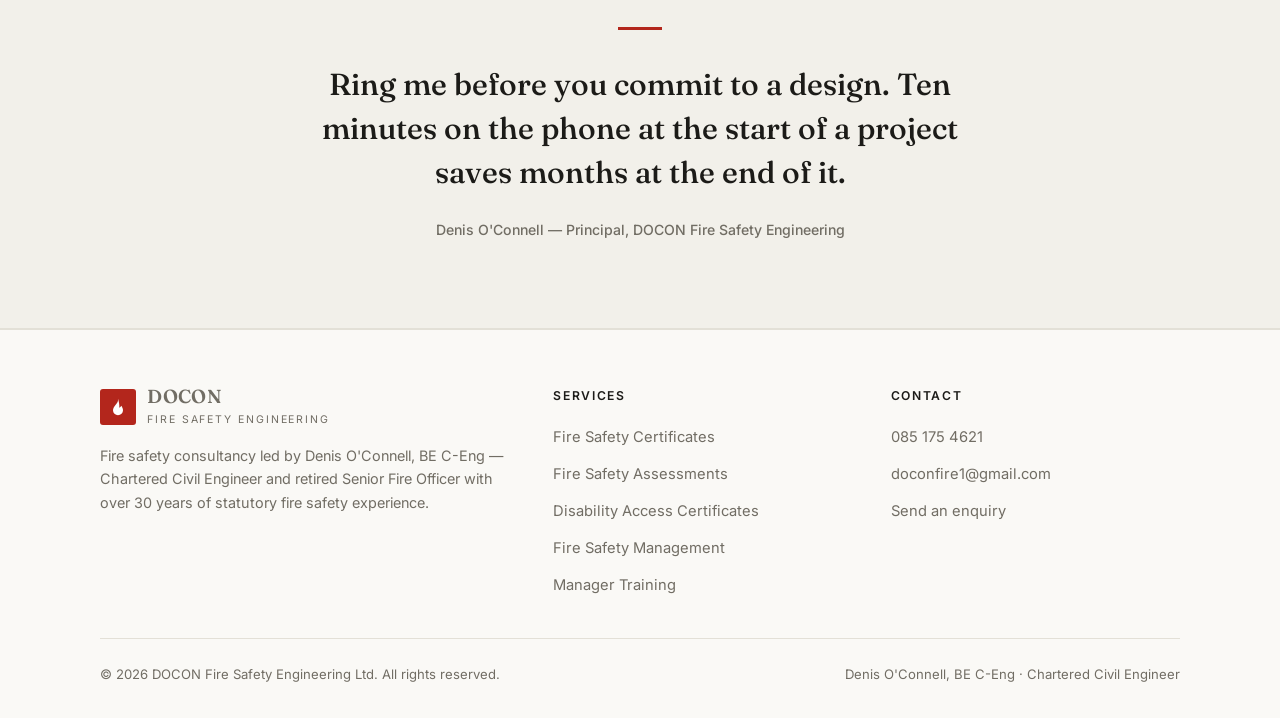
==== commit 7434841a: "Redesign site with restrained editorial look Replace the dark gradient hero, ember particles, glassm" ====
--- a/contact.html
+++ b/contact.html
@@ -7,9 +7,9 @@
   <meta name="description" content="Contact DOCON Fire Safety Engineering — call Denis O'Connell on 085 175 4621 or send an enquiry about Fire Safety Certificates, assessments and Disability Access Certificates.">
   <link rel="preconnect" href="https://fonts.googleapis.com">
   <link rel="preconnect" href="https://fonts.gstatic.com" crossorigin>
-  <link href="https://fonts.googleapis.com/css2?family=Fraunces:ital,opsz,wght@0,9..144,400..700;1,9..144,400..700&family=Inter:wght@400;500;600;700&display=swap" rel="stylesheet">
+  <link href="https://fonts.googleapis.com/css2?family=Fraunces:opsz,wght@9..144,400..600&family=Inter:wght@400;500;600&display=swap" rel="stylesheet">
   <link rel="stylesheet" href="styles.css">
-  <link rel="icon" href="data:image/svg+xml,%3Csvg xmlns='http://www.w3.org/2000/svg' viewBox='0 0 24 24'%3E%3Cpath fill='%23f0662b' d='M12 2c.5 4-1.5 5.5-3 7.5C7.4 11.6 6 13.6 6 16a6 6 0 0 0 12 0c0-2.1-1-3.9-2-5.5-.7 1.2-1.5 2-2.5 2.5.5-3-.5-8-1.5-11z'/%3E%3C/svg%3E">
+  <link rel="icon" href="data:image/svg+xml,%3Csvg xmlns='http://www.w3.org/2000/svg' viewBox='0 0 24 24'%3E%3Cpath fill='%23b3261c' d='M12 2c.5 4-1.5 5.5-3 7.5C7.4 11.6 6 13.6 6 16a6 6 0 0 0 12 0c0-2.1-1-3.9-2-5.5-.7 1.2-1.5 2-2.5 2.5.5-3-.5-8-1.5-11z'/%3E%3C/svg%3E">
 </head>
 <body>
 <a class="skip-link" href="#main">Skip to content</a>
@@ -33,10 +33,7 @@
         <li><a href="index.html">Home</a></li>
         <li><a href="services.html">Services</a></li>
         <li><a href="contact.html" class="active" aria-current="page">Contact</a></li>
-        <li><a class="btn btn-flame" href="tel:+353851754621">
-          <svg viewBox="0 0 24 24" fill="none" stroke="currentColor" stroke-width="2" stroke-linecap="round" stroke-linejoin="round"><path d="M22 16.92v3a2 2 0 0 1-2.18 2 19.79 19.79 0 0 1-8.63-3.07 19.5 19.5 0 0 1-6-6 19.79 19.79 0 0 1-3.07-8.67A2 2 0 0 1 4.11 2h3a2 2 0 0 1 2 1.72c.13.96.36 1.9.7 2.81a2 2 0 0 1-.45 2.11L8.09 9.91a16 16 0 0 0 6 6l1.27-1.27a2 2 0 0 1 2.11-.45c.91.34 1.85.57 2.81.7A2 2 0 0 1 22 16.92z"/></svg>
-          085 175 4621
-        </a></li>
+        <li><a class="nav-phone" href="tel:+353851754621">085&nbsp;175&nbsp;4621</a></li>
       </ul>
     </nav>
   </div>
@@ -44,13 +41,11 @@
 
 <main id="main">
 
-  <!-- ============ PAGE HERO ============ -->
-  <section class="page-hero">
+  <!-- ============ PAGE HEAD ============ -->
+  <section class="page-head">
     <div class="wrap">
-      <nav class="crumbs" aria-label="Breadcrumb">
-        <a href="index.html">Home</a><span class="sep">/</span><span>Contact</span>
-      </nav>
-      <h1>Let's talk about your project</h1>
+      <p class="kicker">Contact</p>
+      <h1>Talk to us about your project</h1>
       <p>Call, email, or send the form below — you'll be speaking directly with Denis, not a call centre.</p>
     </div>
   </section>
@@ -59,49 +54,48 @@
   <section class="section">
     <div class="wrap contact-grid">
 
-      <div class="reveal">
-        <p class="eyebrow on-light">Get in touch</p>
-        <h2 style="font-size: clamp(1.8rem, 3vw, 2.4rem); margin-bottom: 0.8rem;">Direct to the principal</h2>
-        <p style="color: var(--ink-muted);">Every enquiry is handled personally by Denis O'Connell. Describe your building or project in a sentence or two and you'll get a straight answer about what's required.</p>
+      <div class="contact-intro">
+        <h2 style="font-size: clamp(1.6rem, 2.8vw, 2.1rem); margin-bottom: 0.8rem;">Direct to the principal</h2>
+        <p>Every enquiry is handled personally by Denis O'Connell. Describe your building or project in a sentence or two and you'll get a straight answer about what's required.</p>
 
-        <figure class="contact-photo reveal">
+        <figure class="contact-photo">
           <img src="images/denis-casual.jpg" alt="Denis O'Connell" loading="lazy">
           <figcaption>Denis O'Connell — Principal, DOCON Fire Safety Engineering</figcaption>
         </figure>
 
-        <div class="contact-methods">
-          <a class="contact-method" href="tel:+353851754621">
-            <span class="card-icon" aria-hidden="true">
-              <svg viewBox="0 0 24 24" fill="none" stroke="currentColor" stroke-width="1.8" stroke-linecap="round" stroke-linejoin="round"><path d="M22 16.92v3a2 2 0 0 1-2.18 2 19.79 19.79 0 0 1-8.63-3.07 19.5 19.5 0 0 1-6-6 19.79 19.79 0 0 1-3.07-8.67A2 2 0 0 1 4.11 2h3a2 2 0 0 1 2 1.72c.13.96.36 1.9.7 2.81a2 2 0 0 1-.45 2.11L8.09 9.91a16 16 0 0 0 6 6l1.27-1.27a2 2 0 0 1 2.11-.45c.91.34 1.85.57 2.81.7A2 2 0 0 1 22 16.92z"/></svg>
-            </span>
-            <span><strong>085 175 4621</strong><span>Weekdays, 9am – 6pm</span></span>
-          </a>
-          <a class="contact-method" href="mailto:doconfire1@gmail.com">
-            <span class="card-icon" aria-hidden="true">
-              <svg viewBox="0 0 24 24" fill="none" stroke="currentColor" stroke-width="1.8" stroke-linecap="round" stroke-linejoin="round"><rect x="2" y="4" width="20" height="16" rx="2"/><path d="m22 7-10 6L2 7"/></svg>
-            </span>
-            <span><strong>doconfire1@gmail.com</strong><span>Replies within one business day</span></span>
-          </a>
-          <a class="contact-method" href="https://www.linkedin.com/" target="_blank" rel="noopener">
-            <span class="card-icon" aria-hidden="true">
-              <svg viewBox="0 0 24 24" fill="none" stroke="currentColor" stroke-width="1.8" stroke-linecap="round" stroke-linejoin="round"><path d="M16 8a6 6 0 0 1 6 6v7h-4v-7a2 2 0 0 0-4 0v7h-4v-7a6 6 0 0 1 6-6z"/><rect x="2" y="9" width="4" height="12"/><circle cx="4" cy="4" r="2"/></svg>
-            </span>
-            <span><strong>LinkedIn</strong><span>Connect with Denis O'Connell</span></span>
-          </a>
-        </div>
+        <ul class="contact-methods">
+          <li>
+            <a href="tel:+353851754621">
+              <strong>085 175 4621</strong>
+              <span>Weekdays, 9am – 6pm</span>
+            </a>
+          </li>
+          <li>
+            <a href="mailto:doconfire1@gmail.com">
+              <strong>doconfire1@gmail.com</strong>
+              <span>Replies within one business day</span>
+            </a>
+          </li>
+          <li>
+            <a href="https://www.linkedin.com/in/denis-o%E2%80%99connell-4360572b5/" target="_blank" rel="noopener">
+              <strong>LinkedIn</strong>
+              <span>Connect with Denis O'Connell</span>
+            </a>
+          </li>
+        </ul>
 
-        <div class="info-panel reveal">
+        <div class="info-panel">
           <h3>What to have ready</h3>
           <ul>
-            <li><svg viewBox="0 0 24 24" fill="none" stroke="currentColor" stroke-width="2" stroke-linecap="round" stroke-linejoin="round"><path d="M20 6 9 17l-5-5"/></svg>The building's address and current use</li>
-            <li><svg viewBox="0 0 24 24" fill="none" stroke="currentColor" stroke-width="2" stroke-linecap="round" stroke-linejoin="round"><path d="M20 6 9 17l-5-5"/></svg>What you're planning — new build, extension, change of use, or an assessment of an existing premises</li>
-            <li><svg viewBox="0 0 24 24" fill="none" stroke="currentColor" stroke-width="2" stroke-linecap="round" stroke-linejoin="round"><path d="M20 6 9 17l-5-5"/></svg>Any drawings or documents you already have (not essential)</li>
-            <li><svg viewBox="0 0 24 24" fill="none" stroke="currentColor" stroke-width="2" stroke-linecap="round" stroke-linejoin="round"><path d="M20 6 9 17l-5-5"/></svg>Your timeline, if there is one</li>
+            <li>The building's address and current use</li>
+            <li>What you're planning — new build, extension, change of use, or an assessment of an existing premises</li>
+            <li>Any drawings or documents you already have (not essential)</li>
+            <li>Your timeline, if there is one</li>
           </ul>
         </div>
       </div>
 
-      <div class="contact-form-card reveal">
+      <div class="contact-form-card">
         <h2>Send an enquiry</h2>
         <p>Fill this in and it will open a pre-addressed email in your mail app, ready to send.</p>
         <form id="enquiry-form" novalidate>
@@ -136,10 +130,7 @@
             </div>
           </div>
           <div style="margin-top: 1.6rem;">
-            <button type="submit" class="btn btn-flame" style="width: 100%; justify-content: center;">
-              Send enquiry
-              <svg viewBox="0 0 24 24" fill="none" stroke="currentColor" stroke-width="2.2" stroke-linecap="round" stroke-linejoin="round"><path d="m22 2-7 20-4-9-9-4z"/><path d="M22 2 11 13"/></svg>
-            </button>
+            <button type="submit" class="btn btn-primary" style="width: 100%;">Send enquiry</button>
           </div>
           <p class="form-note">Prefer to talk? Call <a href="tel:+353851754621">085 175 4621</a> — you'll get Denis directly.</p>
         </form>
@@ -149,8 +140,8 @@
   </section>
 
   <!-- ============ QUOTE ============ -->
-  <section class="section quote-band">
-    <div class="wrap reveal">
+  <section class="section alt quote-band">
+    <div class="wrap">
       <blockquote>
         Ring me before you commit to a design. Ten minutes on the phone at the start of a project saves months at the end of it.
         <cite>Denis O'Connell — Principal, DOCON Fire Safety Engineering</cite>
--- a/styles.css
+++ b/styles.css
@@ -3,31 +3,19 @@
    ============================================ */
 
 :root {
-  --ink: #14181f;
-  --ink-soft: #3d4450;
-  --ink-muted: #6b7280;
-  --paper: #faf7f2;
-  --paper-card: #ffffff;
-  --dark: #0d1117;
-  --dark-2: #141a22;
-  --dark-3: #1b232e;
-  --line: rgba(20, 24, 31, 0.1);
-  --line-dark: rgba(255, 255, 255, 0.08);
-  --flame: #f0662b;
-  --flame-bright: #ff8a3d;
-  --ember: #e8a13a;
-  --flame-grad: linear-gradient(120deg, #ff8a3d 0%, #f0662b 45%, #d94f2b 100%);
-  --text-on-dark: #e9e4dc;
-  --text-on-dark-muted: rgba(233, 228, 220, 0.62);
-  --radius: 18px;
-  --shadow-card: 0 2px 6px rgba(13, 17, 23, 0.05), 0 18px 44px -18px rgba(13, 17, 23, 0.22);
-  --shadow-card-hover: 0 4px 10px rgba(13, 17, 23, 0.07), 0 30px 60px -20px rgba(217, 79, 43, 0.28);
-  --ease-out: cubic-bezier(0.22, 1, 0.36, 1);
+  --ink: #1c1b18;
+  --ink-soft: #45423c;
+  --muted: #716d64;
+  --paper: #faf9f6;
+  --paper-2: #f2f0ea;
+  --line: #e3e0d7;
+  --line-strong: #c9c5ba;
+  --red: #b3261c;
+  --red-deep: #8f1a12;
+  --radius: 3px;
 }
 
 * { margin: 0; padding: 0; box-sizing: border-box; }
-
-html { scroll-behavior: smooth; }
 
 body {
   font-family: "Inter", -apple-system, BlinkMacSystemFont, "Segoe UI", sans-serif;
@@ -38,10 +26,10 @@
   -webkit-font-smoothing: antialiased;
 }
 
-h1, h2, h3, .display {
+h1, h2, h3 {
   font-family: "Fraunces", Georgia, serif;
-  font-weight: 600;
-  line-height: 1.12;
+  font-weight: 500;
+  line-height: 1.15;
   letter-spacing: -0.01em;
 }
 
@@ -49,40 +37,32 @@
 a { color: inherit; }
 
 .wrap {
-  width: min(1160px, 92vw);
+  width: min(1080px, 92vw);
   margin-inline: auto;
 }
 
 /* ---------- Accessibility ---------- */
 .skip-link {
   position: absolute; left: -999px; top: 0;
-  background: var(--flame); color: #fff; padding: 0.6rem 1rem;
-  z-index: 200; border-radius: 0 0 8px 0; text-decoration: none;
+  background: var(--ink); color: #fff; padding: 0.6rem 1rem;
+  z-index: 200; text-decoration: none;
 }
 .skip-link:focus { left: 0; }
 
 :focus-visible {
-  outline: 2px solid var(--flame);
+  outline: 2px solid var(--red);
   outline-offset: 3px;
-  border-radius: 4px;
 }
 
 /* ============================================
    Header / Nav
    ============================================ */
 .site-header {
-  position: fixed;
-  inset: 0 0 auto 0;
+  position: sticky;
+  top: 0;
   z-index: 100;
-  transition: background 0.35s ease, box-shadow 0.35s ease, border-color 0.35s ease;
-  border-bottom: 1px solid transparent;
-}
-.site-header.scrolled {
-  background: rgba(13, 17, 23, 0.82);
-  -webkit-backdrop-filter: blur(14px);
-  backdrop-filter: blur(14px);
-  border-bottom-color: var(--line-dark);
-  box-shadow: 0 10px 30px -12px rgba(0, 0, 0, 0.45);
+  background: var(--paper);
+  border-bottom: 1px solid var(--line);
 }
 
 .nav {
@@ -90,71 +70,65 @@
   align-items: center;
   justify-content: space-between;
   gap: 2rem;
-  padding: 1.1rem 0;
+  padding: 1.05rem 0;
 }
 
 .brand {
   display: flex;
   align-items: center;
-  gap: 0.75rem;
+  gap: 0.7rem;
   text-decoration: none;
-  color: var(--text-on-dark);
 }
 .brand-mark {
-  width: 42px; height: 42px;
+  width: 36px; height: 36px;
   display: grid; place-items: center;
-  border-radius: 12px;
-  background: var(--flame-grad);
-  box-shadow: 0 6px 18px -4px rgba(240, 102, 43, 0.55);
+  background: var(--red);
+  border-radius: var(--radius);
   flex-shrink: 0;
 }
-.brand-mark svg { width: 24px; height: 24px; }
+.brand-mark svg { width: 20px; height: 20px; }
 .brand-text { line-height: 1.15; }
 .brand-text strong {
   display: block;
   font-family: "Fraunces", Georgia, serif;
-  font-size: 1.22rem;
+  font-size: 1.18rem;
   font-weight: 600;
-  letter-spacing: 0.04em;
+  letter-spacing: 0.02em;
 }
 .brand-text span {
-  font-size: 0.68rem;
+  font-size: 0.66rem;
   text-transform: uppercase;
-  letter-spacing: 0.22em;
-  color: var(--text-on-dark-muted);
+  letter-spacing: 0.18em;
+  color: var(--muted);
 }
 
 .nav-links {
   display: flex;
   align-items: center;
-  gap: 2.2rem;
+  gap: 2rem;
   list-style: none;
 }
-.nav-links a:not(.btn) {
+.nav-links a:not(.nav-phone) {
   text-decoration: none;
-  font-size: 0.92rem;
+  font-size: 0.94rem;
   font-weight: 500;
-  letter-spacing: 0.02em;
-  color: var(--text-on-dark-muted);
-  transition: color 0.2s ease;
-  position: relative;
+  color: var(--ink-soft);
   padding: 0.3rem 0;
-}
-.nav-links a:not(.btn):hover { color: var(--text-on-dark); }
-.nav-links a:not(.btn)::after {
-  content: "";
-  position: absolute;
-  left: 0; bottom: -2px;
-  width: 100%; height: 2px;
-  background: var(--flame-grad);
-  border-radius: 2px;
-  transform: scaleX(0);
-  transform-origin: left;
-  transition: transform 0.3s var(--ease-out);
-}
-.nav-links a:not(.btn):hover::after,
-.nav-links a.active::after { transform: scaleX(1); }
-.nav-links a.active { color: var(--text-on-dark) !important; }
+  border-bottom: 2px solid transparent;
+  transition: color 0.15s ease;
+}
+.nav-links a:not(.nav-phone):hover { color: var(--ink); }
+.nav-links a.active {
+  color: var(--ink);
+  border-bottom-color: var(--red);
+}
+.nav-phone {
+  text-decoration: none;
+  font-size: 0.94rem;
+  font-weight: 600;
+  color: var(--red);
+}
+.nav-phone:hover { color: var(--red-deep); }
 
 .nav-toggle {
   display: none;
@@ -166,11 +140,10 @@
 }
 .nav-toggle span {
   display: block;
-  width: 26px; height: 2px;
-  background: var(--text-on-dark);
+  width: 24px; height: 2px;
+  background: var(--ink);
   margin: 6px 0;
-  border-radius: 2px;
-  transition: transform 0.3s ease, opacity 0.3s ease;
+  transition: transform 0.25s ease, opacity 0.25s ease;
 }
 .nav-toggle[aria-expanded="true"] span:nth-child(1) { transform: translateY(8px) rotate(45deg); }
 .nav-toggle[aria-expanded="true"] span:nth-child(2) { opacity: 0; }
@@ -178,545 +151,293 @@
 
 /* ---------- Buttons ---------- */
 .btn {
-  display: inline-flex;
-  align-items: center;
-  gap: 0.55rem;
-  padding: 0.8rem 1.6rem;
-  border-radius: 999px;
+  display: inline-block;
+  padding: 0.8rem 1.5rem;
+  border-radius: var(--radius);
   font-weight: 600;
   font-size: 0.95rem;
   text-decoration: none;
-  border: 0;
+  border: 1px solid transparent;
   cursor: pointer;
   font-family: inherit;
-  transition: transform 0.25s var(--ease-out), box-shadow 0.25s ease, background 0.25s ease;
-}
-.btn-flame {
-  background: var(--flame-grad);
+  transition: background 0.15s ease, border-color 0.15s ease, color 0.15s ease;
+}
+.btn-primary {
+  background: var(--red);
+  border-color: var(--red);
   color: #fff;
-  box-shadow: 0 10px 26px -8px rgba(240, 102, 43, 0.55);
-}
-.btn-flame:hover {
-  transform: translateY(-2px);
-  box-shadow: 0 16px 34px -8px rgba(240, 102, 43, 0.65);
-}
-.btn-ghost {
+}
+.btn-primary:hover { background: var(--red-deep); border-color: var(--red-deep); }
+.btn-outline {
   background: transparent;
-  color: var(--text-on-dark);
-  border: 1px solid rgba(255, 255, 255, 0.25);
-}
-.btn-ghost:hover {
-  border-color: rgba(255, 255, 255, 0.55);
-  background: rgba(255, 255, 255, 0.06);
-  transform: translateY(-2px);
-}
-.btn-dark {
-  background: var(--dark);
+  border-color: var(--line-strong);
+  color: var(--ink);
+}
+.btn-outline:hover { border-color: var(--ink); }
+.btn-outline.on-dark {
+  border-color: rgba(255, 255, 255, 0.35);
   color: #fff;
 }
-.btn-dark:hover {
-  transform: translateY(-2px);
-  box-shadow: 0 14px 30px -10px rgba(13, 17, 23, 0.5);
-}
-.btn svg { width: 17px; height: 17px; }
+.btn-outline.on-dark:hover { border-color: #fff; }
+
+/* ---------- Small caps label ---------- */
+.kicker {
+  font-size: 0.76rem;
+  font-weight: 600;
+  text-transform: uppercase;
+  letter-spacing: 0.14em;
+  color: var(--red);
+  margin-bottom: 1.1rem;
+}
 
 /* ============================================
    Hero
    ============================================ */
-.hero {
-  position: relative;
-  background:
-    radial-gradient(ellipse 80% 65% at 72% 108%, rgba(240, 102, 43, 0.32), transparent 62%),
-    radial-gradient(ellipse 55% 45% at 18% 118%, rgba(232, 161, 58, 0.16), transparent 60%),
-    linear-gradient(180deg, #0d1117 0%, #10151d 55%, #131922 100%);
-  color: var(--text-on-dark);
-  overflow: hidden;
-}
-.hero::before {
-  content: "";
-  position: absolute;
-  inset: 0;
-  background-image:
-    linear-gradient(rgba(255,255,255,0.028) 1px, transparent 1px),
-    linear-gradient(90deg, rgba(255,255,255,0.028) 1px, transparent 1px);
-  background-size: 64px 64px;
-  -webkit-mask-image: radial-gradient(ellipse 90% 80% at 50% 20%, black 30%, transparent 78%);
-  mask-image: radial-gradient(ellipse 90% 80% at 50% 20%, black 30%, transparent 78%);
-  pointer-events: none;
-}
-
-/* floating embers */
-.embers { position: absolute; inset: 0; pointer-events: none; overflow: hidden; }
-.ember {
-  position: absolute;
-  bottom: -12px;
-  width: 5px; height: 5px;
-  border-radius: 50%;
-  background: radial-gradient(circle, #ffb469 0%, #f0662b 60%, transparent 100%);
-  opacity: 0;
-  animation: rise linear infinite;
-  filter: blur(0.5px);
-}
-@keyframes rise {
-  0%   { transform: translateY(0) translateX(0) scale(1); opacity: 0; }
-  8%   { opacity: 0.85; }
-  60%  { opacity: 0.5; }
-  100% { transform: translateY(-88vh) translateX(var(--drift, 30px)) scale(0.25); opacity: 0; }
-}
-@media (prefers-reduced-motion: reduce) {
-  .ember { animation: none; display: none; }
-  html { scroll-behavior: auto; }
-}
-
-.hero-inner {
-  position: relative;
-  display: grid;
-  grid-template-columns: 1.15fr 0.85fr;
+.hero { border-bottom: 1px solid var(--line); }
+.hero-grid {
+  display: grid;
+  grid-template-columns: 1.1fr 0.9fr;
   gap: 4rem;
   align-items: center;
-  padding: 11rem 0 7rem;
-  min-height: 92vh;
-}
-
-.eyebrow {
-  display: inline-flex;
+  padding: 5rem 0 5.5rem;
+}
+.hero h1 {
+  font-size: clamp(2.3rem, 4.6vw, 3.5rem);
+  margin-bottom: 1.4rem;
+  max-width: 17ch;
+}
+.lede {
+  font-size: 1.12rem;
+  color: var(--ink-soft);
+  max-width: 33rem;
+  margin-bottom: 2.2rem;
+}
+.hero-actions {
+  display: flex;
+  flex-wrap: wrap;
+  gap: 0.9rem;
   align-items: center;
-  gap: 0.6rem;
-  font-size: 0.74rem;
-  font-weight: 600;
-  text-transform: uppercase;
-  letter-spacing: 0.26em;
-  color: var(--ember);
-  margin-bottom: 1.4rem;
-}
-.eyebrow::before {
-  content: "";
-  width: 34px; height: 1px;
-  background: var(--ember);
-}
-
-.hero h1 {
-  font-size: clamp(2.6rem, 5.4vw, 4.4rem);
-  font-weight: 560;
-  margin-bottom: 1.5rem;
-}
-.hero h1 em {
-  font-style: italic;
-  background: linear-gradient(115deg, #ffb469, #f0662b 65%, #e8a13a);
-  -webkit-background-clip: text;
-  background-clip: text;
-  -webkit-text-fill-color: transparent;
-  color: transparent;
-}
-.hero-lede {
-  font-size: 1.16rem;
-  color: var(--text-on-dark-muted);
-  max-width: 34rem;
   margin-bottom: 2.4rem;
 }
-.hero-ctas { display: flex; flex-wrap: wrap; gap: 1rem; align-items: center; }
-
-.hero-phone {
-  display: flex; align-items: center; gap: 0.6rem;
-  color: var(--text-on-dark-muted);
-  font-size: 0.95rem;
-  text-decoration: none;
-  transition: color 0.2s ease;
-}
-.hero-phone:hover { color: var(--text-on-dark); }
-.hero-phone svg { width: 18px; height: 18px; color: var(--ember); }
-
-/* hero credential card */
-.hero-card {
-  position: relative;
-  background: linear-gradient(160deg, rgba(255,255,255,0.075), rgba(255,255,255,0.028));
-  border: 1px solid var(--line-dark);
-  border-radius: 24px;
-  padding: 2.4rem 2.2rem;
-  -webkit-backdrop-filter: blur(8px);
-  backdrop-filter: blur(8px);
-  box-shadow: 0 40px 80px -30px rgba(0, 0, 0, 0.55);
-}
-.hero-card::before {
-  content: "";
-  position: absolute;
-  inset: -1px;
-  border-radius: 24px;
-  padding: 1px;
-  background: linear-gradient(160deg, rgba(255, 138, 61, 0.5), transparent 40%, transparent 65%, rgba(232, 161, 58, 0.3));
-  -webkit-mask: linear-gradient(#fff 0 0) content-box, linear-gradient(#fff 0 0);
-  mask: linear-gradient(#fff 0 0) content-box, linear-gradient(#fff 0 0);
-  -webkit-mask-composite: xor;
-  mask-composite: exclude;
-  pointer-events: none;
-}
-.hero-card-label {
-  font-size: 0.7rem;
-  text-transform: uppercase;
-  letter-spacing: 0.24em;
-  color: var(--ember);
-  font-weight: 600;
-  margin-bottom: 1.6rem;
-}
-.hero-card ul { list-style: none; display: grid; gap: 1.15rem; }
-.hero-card li {
-  display: flex;
-  gap: 0.9rem;
-  align-items: flex-start;
-  font-size: 0.97rem;
-  color: var(--text-on-dark);
-}
-.hero-card li svg {
-  width: 20px; height: 20px;
-  flex-shrink: 0;
-  margin-top: 2px;
-  color: var(--flame-bright);
-}
-.hero-card li span strong { display: block; font-weight: 600; }
-.hero-card li span small { color: var(--text-on-dark-muted); font-size: 0.86rem; }
-
-/* ---------- stats band ---------- */
-.stats-band {
-  position: relative;
-  border-top: 1px solid var(--line-dark);
-  background: rgba(255, 255, 255, 0.02);
-}
-.stats-grid {
-  display: grid;
-  grid-template-columns: repeat(4, 1fr);
-  padding: 2.6rem 0;
-}
-.stat {
-  text-align: center;
-  padding: 0 1rem;
-  border-left: 1px solid var(--line-dark);
-}
-.stat:first-child { border-left: 0; }
-.stat-num {
-  font-family: "Fraunces", Georgia, serif;
-  font-size: clamp(2rem, 3.4vw, 2.9rem);
-  font-weight: 560;
-  color: var(--text-on-dark);
-  line-height: 1.1;
-}
-.stat-num .accent { color: var(--flame-bright); }
-.stat-label {
-  margin-top: 0.35rem;
-  font-size: 0.78rem;
-  text-transform: uppercase;
-  letter-spacing: 0.16em;
-  color: var(--text-on-dark-muted);
-}
-
-/* ============================================
-   Sections (light)
-   ============================================ */
-section { position: relative; }
-.section { padding: 6.5rem 0; }
-.section-head { max-width: 42rem; margin-bottom: 3.6rem; }
-.section-head.center { margin-inline: auto; text-align: center; }
-.section-head.center .eyebrow { justify-content: center; }
-.section-head.center .eyebrow::before { display: none; }
-.section-head h2 {
-  font-size: clamp(2rem, 3.6vw, 2.9rem);
-  margin-bottom: 1rem;
-}
-.section-head p { color: var(--ink-muted); font-size: 1.08rem; }
-
-.eyebrow.on-light { color: #c2531f; }
-.eyebrow.on-light::before { background: #c2531f; }
-
-/* ---------- service cards ---------- */
-.cards-grid {
-  display: grid;
-  grid-template-columns: repeat(3, 1fr);
-  gap: 1.6rem;
-}
-.card {
-  position: relative;
-  background: var(--paper-card);
-  border: 1px solid var(--line);
-  border-radius: var(--radius);
-  padding: 2.2rem 2rem;
-  box-shadow: var(--shadow-card);
-  transition: transform 0.35s var(--ease-out), box-shadow 0.35s ease;
-  overflow: hidden;
-  text-decoration: none;
-  display: block;
-  color: var(--ink);
-}
-.card::after {
-  content: "";
-  position: absolute;
-  inset: auto 0 0 0;
-  height: 3px;
-  background: var(--flame-grad);
-  transform: scaleX(0);
-  transform-origin: left;
-  transition: transform 0.4s var(--ease-out);
-}
-.card:hover { transform: translateY(-6px); box-shadow: var(--shadow-card-hover); }
-.card:hover::after { transform: scaleX(1); }
-
-.card-icon {
-  width: 52px; height: 52px;
-  border-radius: 14px;
-  display: grid; place-items: center;
-  background: linear-gradient(140deg, rgba(240, 102, 43, 0.12), rgba(232, 161, 58, 0.1));
-  border: 1px solid rgba(240, 102, 43, 0.2);
-  margin-bottom: 1.5rem;
-  color: #d94f2b;
-}
-.card-icon svg { width: 26px; height: 26px; }
-.card h3 { font-size: 1.3rem; margin-bottom: 0.7rem; }
-.card p { color: var(--ink-muted); font-size: 0.97rem; }
-.card-link {
-  display: inline-flex;
-  align-items: center;
-  gap: 0.4rem;
-  margin-top: 1.3rem;
-  font-size: 0.9rem;
-  font-weight: 600;
-  color: #c2531f;
-}
-.card-link svg { width: 15px; height: 15px; transition: transform 0.25s var(--ease-out); }
-.card:hover .card-link svg { transform: translateX(4px); }
-
-/* ---------- about band ---------- */
-.about-band { background: #f2ece2; }
-.about-grid {
-  display: grid;
-  grid-template-columns: 0.9fr 1.1fr;
-  gap: 4.5rem;
-  align-items: center;
-}
-.portrait-frame {
-  position: relative;
-  border-radius: 24px;
-  aspect-ratio: 4 / 4.6;
-  background:
-    radial-gradient(ellipse 90% 70% at 50% 100%, rgba(240, 102, 43, 0.28), transparent 65%),
-    linear-gradient(165deg, #1b232e 0%, #0d1117 100%);
-  display: grid;
-  place-items: center;
-  overflow: hidden;
-  box-shadow: 0 36px 70px -28px rgba(13, 17, 23, 0.5);
-}
-.portrait-frame::before {
-  content: "";
-  position: absolute; inset: 14px;
-  border: 1px solid rgba(232, 161, 58, 0.28);
-  border-radius: 16px;
-  pointer-events: none;
-  z-index: 2;
-}
-.portrait-frame img {
-  position: absolute;
-  inset: 0;
+.hero-cred {
+  font-size: 0.88rem;
+  color: var(--muted);
+  padding-top: 1.4rem;
+  border-top: 1px solid var(--line);
+  max-width: 33rem;
+}
+
+.hero-photo { position: relative; }
+.hero-photo img {
   width: 100%;
-  height: 100%;
+  aspect-ratio: 4 / 4.4;
   object-fit: cover;
   object-position: 60% 20%;
-}
-.portrait-frame::after {
+  border-radius: var(--radius);
+}
+.hero-photo figcaption,
+.photo-caption {
+  margin-top: 0.7rem;
+  font-size: 0.82rem;
+  color: var(--muted);
+}
+
+/* ---------- facts strip ---------- */
+.facts {
+  display: grid;
+  grid-template-columns: repeat(4, 1fr);
+  border-top: 1px solid var(--line);
+  padding: 2.4rem 0 2.6rem;
+  gap: 2rem;
+}
+.fact-num {
+  font-family: "Fraunces", Georgia, serif;
+  font-size: 2.1rem;
+  font-weight: 500;
+  line-height: 1.15;
+}
+.fact-label {
+  font-size: 0.86rem;
+  color: var(--muted);
+  margin-top: 0.2rem;
+}
+
+/* ============================================
+   Sections
+   ============================================ */
+.section { padding: 5.5rem 0; }
+.section.alt { background: var(--paper-2); border-block: 1px solid var(--line); }
+.section-head { max-width: 40rem; margin-bottom: 3rem; }
+.section-head h2 {
+  font-size: clamp(1.8rem, 3.2vw, 2.5rem);
+  margin-bottom: 0.9rem;
+}
+.section-head p { color: var(--muted); font-size: 1.04rem; }
+
+/* ---------- service index (home) ---------- */
+.service-index {
+  list-style: none;
+  display: grid;
+  grid-template-columns: 1fr 1fr;
+  column-gap: 3.5rem;
+}
+.service-index li { border-top: 1px solid var(--line); }
+.service-index a {
+  display: grid;
+  grid-template-columns: 3rem 1fr;
+  gap: 1rem;
+  padding: 1.7rem 0.4rem 1.9rem 0;
+  text-decoration: none;
+}
+.service-index a:hover h3 { color: var(--red); }
+.service-num {
+  font-family: "Fraunces", Georgia, serif;
+  font-size: 0.95rem;
+  color: var(--muted);
+  padding-top: 0.25rem;
+}
+.service-index h3 {
+  font-size: 1.22rem;
+  margin-bottom: 0.45rem;
+  transition: color 0.15s ease;
+}
+.service-index p { color: var(--muted); font-size: 0.94rem; }
+.service-index .more {
+  display: inline-block;
+  margin-top: 0.7rem;
+  font-size: 0.88rem;
+  font-weight: 600;
+  color: var(--red);
+}
+
+/* ---------- about ---------- */
+.about-grid {
+  display: grid;
+  grid-template-columns: 0.85fr 1.15fr;
+  gap: 4rem;
+  align-items: center;
+}
+.about-photo img {
+  width: 100%;
+  aspect-ratio: 4 / 4.6;
+  object-fit: cover;
+  object-position: 60% 20%;
+  border-radius: var(--radius);
+}
+.about-copy h2 { font-size: clamp(1.8rem, 3.2vw, 2.5rem); margin-bottom: 1.2rem; }
+.about-copy > p { color: var(--ink-soft); margin-bottom: 1.2rem; }
+.cred-list {
+  list-style: none;
+  margin: 1.6rem 0 2.2rem;
+}
+.cred-list li {
+  padding: 0.75rem 0;
+  border-top: 1px solid var(--line);
+  font-size: 0.96rem;
+  color: var(--ink-soft);
+}
+.cred-list li:last-child { border-bottom: 1px solid var(--line); }
+
+/* ---------- quote ---------- */
+.quote-band { text-align: center; }
+.quote-band blockquote {
+  max-width: 42rem;
+  margin-inline: auto;
+  font-family: "Fraunces", Georgia, serif;
+  font-size: clamp(1.4rem, 2.6vw, 1.9rem);
+  font-weight: 500;
+  line-height: 1.45;
+}
+.quote-band blockquote::before {
   content: "";
-  position: absolute;
-  inset: 0;
-  background: linear-gradient(180deg, transparent 55%, rgba(13, 17, 23, 0.55) 100%);
-  pointer-events: none;
-}
-.portrait-caption { z-index: 3; }
-.portrait-initials {
-  font-family: "Fraunces", Georgia, serif;
-  font-size: 6rem;
-  font-weight: 560;
-  background: linear-gradient(115deg, #ffb469, #f0662b 60%, #e8a13a);
-  -webkit-background-clip: text;
-  background-clip: text;
-  -webkit-text-fill-color: transparent;
-  color: transparent;
-}
-.portrait-caption {
-  position: absolute;
-  inset: auto 14px 14px;
-  padding: 1rem 1.2rem;
-  border-radius: 12px;
-  background: rgba(13, 17, 23, 0.72);
-  -webkit-backdrop-filter: blur(8px);
-  backdrop-filter: blur(8px);
-  border: 1px solid var(--line-dark);
-  color: var(--text-on-dark);
-}
-.portrait-caption strong { display: block; font-size: 1.02rem; }
-.portrait-caption span { font-size: 0.82rem; color: var(--text-on-dark-muted); }
-
-.about-copy h2 { font-size: clamp(2rem, 3.4vw, 2.7rem); margin-bottom: 1.3rem; }
-.about-copy > p { color: var(--ink-soft); margin-bottom: 1.2rem; }
-.cred-list { list-style: none; display: grid; gap: 0.85rem; margin: 1.8rem 0 2.3rem; }
-.cred-list li {
-  display: flex; gap: 0.8rem; align-items: flex-start;
-  font-size: 0.98rem; color: var(--ink-soft);
-}
-.cred-list svg {
-  width: 19px; height: 19px; flex-shrink: 0; margin-top: 3px;
-  color: #d94f2b;
+  display: block;
+  width: 44px; height: 3px;
+  background: var(--red);
+  margin: 0 auto 2rem;
+}
+.quote-band cite {
+  display: block;
+  margin-top: 1.6rem;
+  font-family: "Inter", sans-serif;
+  font-style: normal;
+  font-size: 0.88rem;
+  color: var(--muted);
+}
+
+/* ---------- CTA band ---------- */
+.cta-band {
+  background: var(--ink);
+  color: #fff;
+}
+.cta-band .wrap {
+  display: grid;
+  grid-template-columns: 1.4fr auto;
+  gap: 3rem;
+  align-items: center;
+  padding-block: 4.5rem;
+}
+.cta-band h2 { font-size: clamp(1.7rem, 3vw, 2.3rem); margin-bottom: 0.8rem; }
+.cta-band p { color: rgba(255, 255, 255, 0.7); max-width: 32rem; }
+.cta-actions { display: grid; gap: 0.8rem; }
+.cta-actions .btn { text-align: center; }
+
+/* ============================================
+   Page head (interior pages)
+   ============================================ */
+.page-head {
+  padding: 4.5rem 0 3.5rem;
+  border-bottom: 1px solid var(--line);
+}
+.page-head h1 {
+  font-size: clamp(2.1rem, 4vw, 3rem);
+  margin-bottom: 1rem;
+  max-width: 20ch;
+}
+.page-head p { color: var(--muted); font-size: 1.08rem; max-width: 36rem; }
+
+/* ============================================
+   Services page — detail rows
+   ============================================ */
+.service-detail {
+  display: grid;
+  grid-template-columns: 3.5rem 1fr;
+  gap: 1.5rem;
+  padding: 2.6rem 0;
+  border-bottom: 1px solid var(--line);
+}
+.service-detail:first-of-type { padding-top: 0; }
+.service-detail:last-of-type { border-bottom: 0; }
+.service-detail .service-num { font-size: 1.05rem; padding-top: 0.4rem; }
+.service-detail h3 { font-size: 1.5rem; margin-bottom: 0.7rem; }
+.service-detail p { color: var(--ink-soft); max-width: 56rem; }
+.service-meta {
+  margin-top: 0.9rem;
+  font-size: 0.86rem;
+  color: var(--muted);
 }
 
 /* ---------- process ---------- */
 .process-grid {
   display: grid;
   grid-template-columns: repeat(4, 1fr);
-  gap: 1.6rem;
+  gap: 2.5rem;
   counter-reset: step;
 }
 .process-step {
-  position: relative;
-  padding: 2rem 1.6rem 1.8rem;
-  background: var(--paper-card);
-  border: 1px solid var(--line);
-  border-radius: var(--radius);
-  box-shadow: var(--shadow-card);
+  border-top: 2px solid var(--ink);
+  padding-top: 1.2rem;
 }
 .process-step::before {
   counter-increment: step;
   content: "0" counter(step);
   display: block;
   font-family: "Fraunces", Georgia, serif;
-  font-size: 2.6rem;
-  font-weight: 560;
-  line-height: 1;
-  background: linear-gradient(115deg, #f0662b, #e8a13a);
-  -webkit-background-clip: text;
-  background-clip: text;
-  -webkit-text-fill-color: transparent;
-  color: transparent;
-  margin-bottom: 1rem;
-}
-.process-step h3 { font-size: 1.12rem; margin-bottom: 0.5rem; }
-.process-step p { font-size: 0.92rem; color: var(--ink-muted); }
-
-/* ---------- quote band ---------- */
-.quote-band {
-  background:
-    radial-gradient(ellipse 70% 90% at 50% 130%, rgba(240, 102, 43, 0.25), transparent 65%),
-    var(--dark);
-  color: var(--text-on-dark);
-  text-align: center;
-}
-.quote-band blockquote {
-  max-width: 46rem;
-  margin-inline: auto;
-  font-family: "Fraunces", Georgia, serif;
-  font-size: clamp(1.5rem, 3vw, 2.2rem);
-  font-weight: 480;
-  font-style: italic;
-  line-height: 1.4;
-}
-.quote-band blockquote::before {
-  content: "\201C";
-  display: block;
-  font-size: 4.5rem;
-  line-height: 0.6;
-  color: var(--flame-bright);
-  margin-bottom: 1.4rem;
-  font-style: normal;
-}
-.quote-band cite {
-  display: block;
-  margin-top: 1.8rem;
-  font-family: "Inter", sans-serif;
-  font-style: normal;
-  font-size: 0.85rem;
-  text-transform: uppercase;
-  letter-spacing: 0.2em;
-  color: var(--text-on-dark-muted);
-}
-
-/* ---------- CTA band ---------- */
-.cta-band {
-  background:
-    radial-gradient(ellipse 60% 80% at 80% 120%, rgba(240, 102, 43, 0.35), transparent 60%),
-    radial-gradient(ellipse 50% 70% at 10% -20%, rgba(232, 161, 58, 0.14), transparent 55%),
-    var(--dark-2);
-  color: var(--text-on-dark);
-  border-radius: 28px;
-  padding: 4.5rem 3.5rem;
-  display: grid;
-  grid-template-columns: 1.3fr auto;
-  gap: 3rem;
-  align-items: center;
-  overflow: hidden;
-  position: relative;
-}
-.cta-band h2 { font-size: clamp(1.9rem, 3.4vw, 2.7rem); margin-bottom: 0.9rem; }
-.cta-band p { color: var(--text-on-dark-muted); max-width: 32rem; }
-.cta-actions { display: grid; gap: 0.9rem; justify-items: stretch; }
-.cta-actions .btn { justify-content: center; }
-
-/* ============================================
-   Page hero (interior pages)
-   ============================================ */
-.page-hero {
-  background:
-    radial-gradient(ellipse 75% 85% at 78% 130%, rgba(240, 102, 43, 0.28), transparent 60%),
-    linear-gradient(180deg, #0d1117 0%, #131922 100%);
-  color: var(--text-on-dark);
-  padding: 10.5rem 0 5rem;
-  position: relative;
-  overflow: hidden;
-}
-.page-hero::before {
-  content: "";
-  position: absolute; inset: 0;
-  background-image:
-    linear-gradient(rgba(255,255,255,0.025) 1px, transparent 1px),
-    linear-gradient(90deg, rgba(255,255,255,0.025) 1px, transparent 1px);
-  background-size: 64px 64px;
-  -webkit-mask-image: radial-gradient(ellipse 90% 90% at 50% 0%, black 25%, transparent 80%);
-  mask-image: radial-gradient(ellipse 90% 90% at 50% 0%, black 25%, transparent 80%);
-  pointer-events: none;
-}
-.page-hero .wrap { position: relative; }
-.page-hero h1 { font-size: clamp(2.4rem, 4.8vw, 3.8rem); margin-bottom: 1.1rem; max-width: 18ch; }
-.page-hero p { color: var(--text-on-dark-muted); font-size: 1.12rem; max-width: 36rem; }
-
-.crumbs {
-  display: flex; gap: 0.6rem; align-items: center;
-  font-size: 0.8rem;
-  text-transform: uppercase;
-  letter-spacing: 0.18em;
-  color: var(--text-on-dark-muted);
-  margin-bottom: 1.6rem;
-}
-.crumbs a { color: inherit; text-decoration: none; }
-.crumbs a:hover { color: var(--ember); }
-.crumbs .sep { color: var(--flame); }
-
-/* ============================================
-   Services page — detail rows
-   ============================================ */
-.service-row {
-  display: grid;
-  grid-template-columns: 64px 1fr;
-  gap: 2rem;
-  padding: 2.8rem 0;
-  border-bottom: 1px solid var(--line);
-}
-.service-row:last-child { border-bottom: 0; }
-.service-row .card-icon { margin-bottom: 0; width: 60px; height: 60px; border-radius: 16px; }
-.service-row h3 { font-size: 1.55rem; margin-bottom: 0.7rem; }
-.service-row p { color: var(--ink-soft); max-width: 56rem; }
-.service-row .tags { display: flex; flex-wrap: wrap; gap: 0.5rem; margin-top: 1.1rem; }
-.tag {
-  font-size: 0.76rem;
-  font-weight: 600;
-  letter-spacing: 0.04em;
-  padding: 0.32rem 0.85rem;
-  border-radius: 999px;
-  background: rgba(240, 102, 43, 0.09);
-  border: 1px solid rgba(240, 102, 43, 0.22);
-  color: #b34a1c;
-}
+  font-size: 1rem;
+  color: var(--red);
+  margin-bottom: 0.8rem;
+}
+.process-step h3 { font-size: 1.1rem; margin-bottom: 0.5rem; }
+.process-step p { font-size: 0.92rem; color: var(--muted); }
 
 /* ============================================
    Contact page
@@ -724,171 +445,149 @@
 .contact-grid {
   display: grid;
   grid-template-columns: 0.9fr 1.1fr;
-  gap: 4rem;
+  gap: 4.5rem;
   align-items: start;
 }
-.contact-photo {
-  margin-top: 2rem;
-  border-radius: var(--radius);
-  overflow: hidden;
-  box-shadow: var(--shadow-card);
-  border: 1px solid var(--line);
-  background: var(--paper-card);
-}
+.contact-intro > p { color: var(--muted); }
+.contact-photo { margin-top: 2rem; }
 .contact-photo img {
   width: 100%;
   aspect-ratio: 16 / 11;
   object-fit: cover;
   object-position: 50% 28%;
+  border-radius: var(--radius);
 }
 .contact-photo figcaption {
-  padding: 0.85rem 1.2rem;
+  margin-top: 0.7rem;
   font-size: 0.82rem;
-  color: var(--ink-muted);
-}
-
-.contact-methods { display: grid; gap: 1.1rem; margin-top: 2.2rem; }
-.contact-method {
+  color: var(--muted);
+}
+
+.contact-methods {
+  list-style: none;
+  margin-top: 2rem;
+}
+.contact-methods li { border-top: 1px solid var(--line); }
+.contact-methods li:last-child { border-bottom: 1px solid var(--line); }
+.contact-methods a {
   display: flex;
-  gap: 1.1rem;
-  align-items: center;
-  padding: 1.35rem 1.5rem;
-  background: var(--paper-card);
+  justify-content: space-between;
+  align-items: baseline;
+  gap: 1rem;
+  padding: 1.1rem 0.2rem;
+  text-decoration: none;
+}
+.contact-methods a:hover strong { color: var(--red); }
+.contact-methods strong { font-size: 1rem; transition: color 0.15s ease; }
+.contact-methods span { font-size: 0.85rem; color: var(--muted); }
+
+.info-panel { margin-top: 2.4rem; }
+.info-panel h3 { font-size: 1.08rem; margin-bottom: 0.8rem; }
+.info-panel ul { list-style: none; }
+.info-panel li {
+  position: relative;
+  padding: 0.45rem 0 0.45rem 1.3rem;
+  font-size: 0.92rem;
+  color: var(--ink-soft);
+}
+.info-panel li::before {
+  content: "";
+  position: absolute;
+  left: 0; top: 1.05em;
+  width: 7px; height: 2px;
+  background: var(--red);
+}
+
+.contact-form-card {
   border: 1px solid var(--line);
   border-radius: var(--radius);
-  box-shadow: var(--shadow-card);
-  text-decoration: none;
-  color: var(--ink);
-  transition: transform 0.3s var(--ease-out), box-shadow 0.3s ease;
-}
-.contact-method:hover { transform: translateY(-3px); box-shadow: var(--shadow-card-hover); }
-.contact-method .card-icon { margin: 0; width: 48px; height: 48px; }
-.contact-method strong { display: block; font-size: 1.02rem; }
-.contact-method span { font-size: 0.88rem; color: var(--ink-muted); }
-
-.contact-form-card {
-  background: var(--paper-card);
-  border: 1px solid var(--line);
-  border-radius: 24px;
-  padding: 2.8rem;
-  box-shadow: var(--shadow-card);
-}
-.contact-form-card h2 { font-size: 1.7rem; margin-bottom: 0.5rem; }
-.contact-form-card > p { color: var(--ink-muted); font-size: 0.95rem; margin-bottom: 2rem; }
+  padding: 2.6rem;
+  background: #fff;
+}
+.contact-form-card h2 { font-size: 1.6rem; margin-bottom: 0.5rem; }
+.contact-form-card > p { color: var(--muted); font-size: 0.94rem; margin-bottom: 2rem; }
 
 .form-grid { display: grid; grid-template-columns: 1fr 1fr; gap: 1.2rem; }
-.field { display: grid; gap: 0.45rem; }
+.field { display: grid; gap: 0.4rem; }
 .field.full { grid-column: 1 / -1; }
 .field label {
-  font-size: 0.8rem;
+  font-size: 0.84rem;
   font-weight: 600;
-  text-transform: uppercase;
-  letter-spacing: 0.1em;
   color: var(--ink-soft);
 }
 .field input, .field select, .field textarea {
   font-family: inherit;
   font-size: 0.98rem;
-  padding: 0.85rem 1rem;
-  border: 1px solid rgba(20, 24, 31, 0.16);
-  border-radius: 12px;
+  padding: 0.8rem 0.95rem;
+  border: 1px solid var(--line-strong);
+  border-radius: var(--radius);
   background: var(--paper);
   color: var(--ink);
-  transition: border-color 0.2s ease, box-shadow 0.2s ease;
+  transition: border-color 0.15s ease;
   width: 100%;
 }
 .field textarea { resize: vertical; min-height: 130px; }
 .field input:focus, .field select:focus, .field textarea:focus {
   outline: none;
-  border-color: var(--flame);
-  box-shadow: 0 0 0 3px rgba(240, 102, 43, 0.15);
-}
-.form-note { font-size: 0.82rem; color: var(--ink-muted); margin-top: 1rem; }
-
-.info-panel {
-  margin-top: 2.2rem;
-  padding: 1.8rem;
-  border-radius: var(--radius);
-  background: #f2ece2;
-  border: 1px solid rgba(194, 83, 31, 0.15);
-}
-.info-panel h3 { font-size: 1.1rem; margin-bottom: 0.8rem; }
-.info-panel ul { list-style: none; display: grid; gap: 0.6rem; }
-.info-panel li {
-  display: flex; gap: 0.7rem; align-items: flex-start;
-  font-size: 0.92rem; color: var(--ink-soft);
-}
-.info-panel svg { width: 17px; height: 17px; flex-shrink: 0; margin-top: 3px; color: #c2531f; }
+  border-color: var(--ink);
+}
+.form-note { font-size: 0.84rem; color: var(--muted); margin-top: 1rem; }
+.form-note a { color: var(--red); }
 
 /* ============================================
    Footer
    ============================================ */
 .site-footer {
-  background: var(--dark);
-  color: var(--text-on-dark-muted);
-  padding: 4.5rem 0 2.5rem;
-  border-top: 1px solid var(--line-dark);
+  border-top: 1px solid var(--line);
+  padding: 3.5rem 0 2rem;
+  color: var(--muted);
 }
 .footer-grid {
   display: grid;
   grid-template-columns: 1.4fr 1fr 1fr;
   gap: 3rem;
-  padding-bottom: 3rem;
-  border-bottom: 1px solid var(--line-dark);
-}
-.footer-brand p { font-size: 0.92rem; max-width: 26rem; margin-top: 1.1rem; }
+  padding-bottom: 2.5rem;
+}
+.footer-brand p { font-size: 0.9rem; max-width: 26rem; margin-top: 1rem; }
 .footer-col h4 {
-  font-size: 0.78rem;
+  font-size: 0.76rem;
   text-transform: uppercase;
-  letter-spacing: 0.2em;
-  color: var(--ember);
-  margin-bottom: 1.2rem;
-  font-family: "Inter", sans-serif;
+  letter-spacing: 0.14em;
+  color: var(--ink);
+  margin-bottom: 1rem;
   font-weight: 600;
 }
-.footer-col ul { list-style: none; display: grid; gap: 0.7rem; }
+.footer-col ul { list-style: none; display: grid; gap: 0.55rem; }
 .footer-col a {
   text-decoration: none;
-  font-size: 0.94rem;
-  color: var(--text-on-dark-muted);
-  transition: color 0.2s ease;
-}
-.footer-col a:hover { color: var(--text-on-dark); }
+  font-size: 0.92rem;
+  color: var(--muted);
+  transition: color 0.15s ease;
+}
+.footer-col a:hover { color: var(--ink); }
 .footer-bottom {
   display: flex;
   flex-wrap: wrap;
   gap: 1rem;
   justify-content: space-between;
-  padding-top: 2rem;
+  padding-top: 1.6rem;
+  border-top: 1px solid var(--line);
   font-size: 0.82rem;
 }
 
 /* ============================================
-   Reveal animations
-   ============================================ */
-.reveal {
-  opacity: 0;
-  transform: translateY(26px);
-  transition: opacity 0.8s var(--ease-out), transform 0.8s var(--ease-out);
-  transition-delay: var(--delay, 0s);
-}
-.reveal.in { opacity: 1; transform: none; }
-@media (prefers-reduced-motion: reduce) {
-  .reveal { opacity: 1; transform: none; transition: none; }
-}
-
-/* ============================================
    Responsive
    ============================================ */
 @media (max-width: 980px) {
-  .hero-inner { grid-template-columns: 1fr; padding: 9rem 0 5rem; min-height: 0; gap: 3rem; }
-  .stats-grid { grid-template-columns: repeat(2, 1fr); gap: 2rem 0; }
-  .stat:nth-child(3) { border-left: 0; }
-  .cards-grid { grid-template-columns: repeat(2, 1fr); }
+  .hero-grid { grid-template-columns: 1fr; gap: 3rem; padding: 3.5rem 0 4rem; }
+  .hero-photo { max-width: 480px; }
+  .facts { grid-template-columns: repeat(2, 1fr); }
+  .service-index { grid-template-columns: 1fr; }
   .process-grid { grid-template-columns: repeat(2, 1fr); }
   .about-grid, .contact-grid { grid-template-columns: 1fr; gap: 3rem; }
-  .portrait-frame { max-width: 420px; }
-  .cta-band { grid-template-columns: 1fr; padding: 3.5rem 2.2rem; }
+  .about-photo { max-width: 420px; }
+  .cta-band .wrap { grid-template-columns: 1fr; }
+  .cta-actions { justify-items: start; }
   .footer-grid { grid-template-columns: 1fr 1fr; }
 }
 
@@ -899,20 +598,19 @@
     inset: 0;
     flex-direction: column;
     justify-content: center;
-    gap: 2.4rem;
-    background: rgba(13, 17, 23, 0.97);
-    -webkit-backdrop-filter: blur(16px);
-    backdrop-filter: blur(16px);
+    gap: 2.2rem;
+    background: var(--paper);
     opacity: 0;
     pointer-events: none;
-    transition: opacity 0.3s ease;
+    transition: opacity 0.25s ease;
   }
   .nav-links.open { opacity: 1; pointer-events: auto; }
-  .nav-links a:not(.btn) { font-size: 1.3rem; }
-  .cards-grid, .process-grid { grid-template-columns: 1fr; }
+  .nav-links a:not(.nav-phone) { font-size: 1.25rem; }
+  .nav-links .nav-phone { font-size: 1.1rem; }
+  .process-grid { grid-template-columns: 1fr; }
   .form-grid { grid-template-columns: 1fr; }
-  .service-row { grid-template-columns: 1fr; gap: 1.2rem; }
-  .section { padding: 4.5rem 0; }
+  .service-detail { grid-template-columns: 1fr; gap: 0.6rem; }
+  .section { padding: 4rem 0; }
   .footer-grid { grid-template-columns: 1fr; }
-  .contact-form-card { padding: 2rem 1.5rem; }
-}
+  .contact-form-card { padding: 1.8rem 1.4rem; }
+}
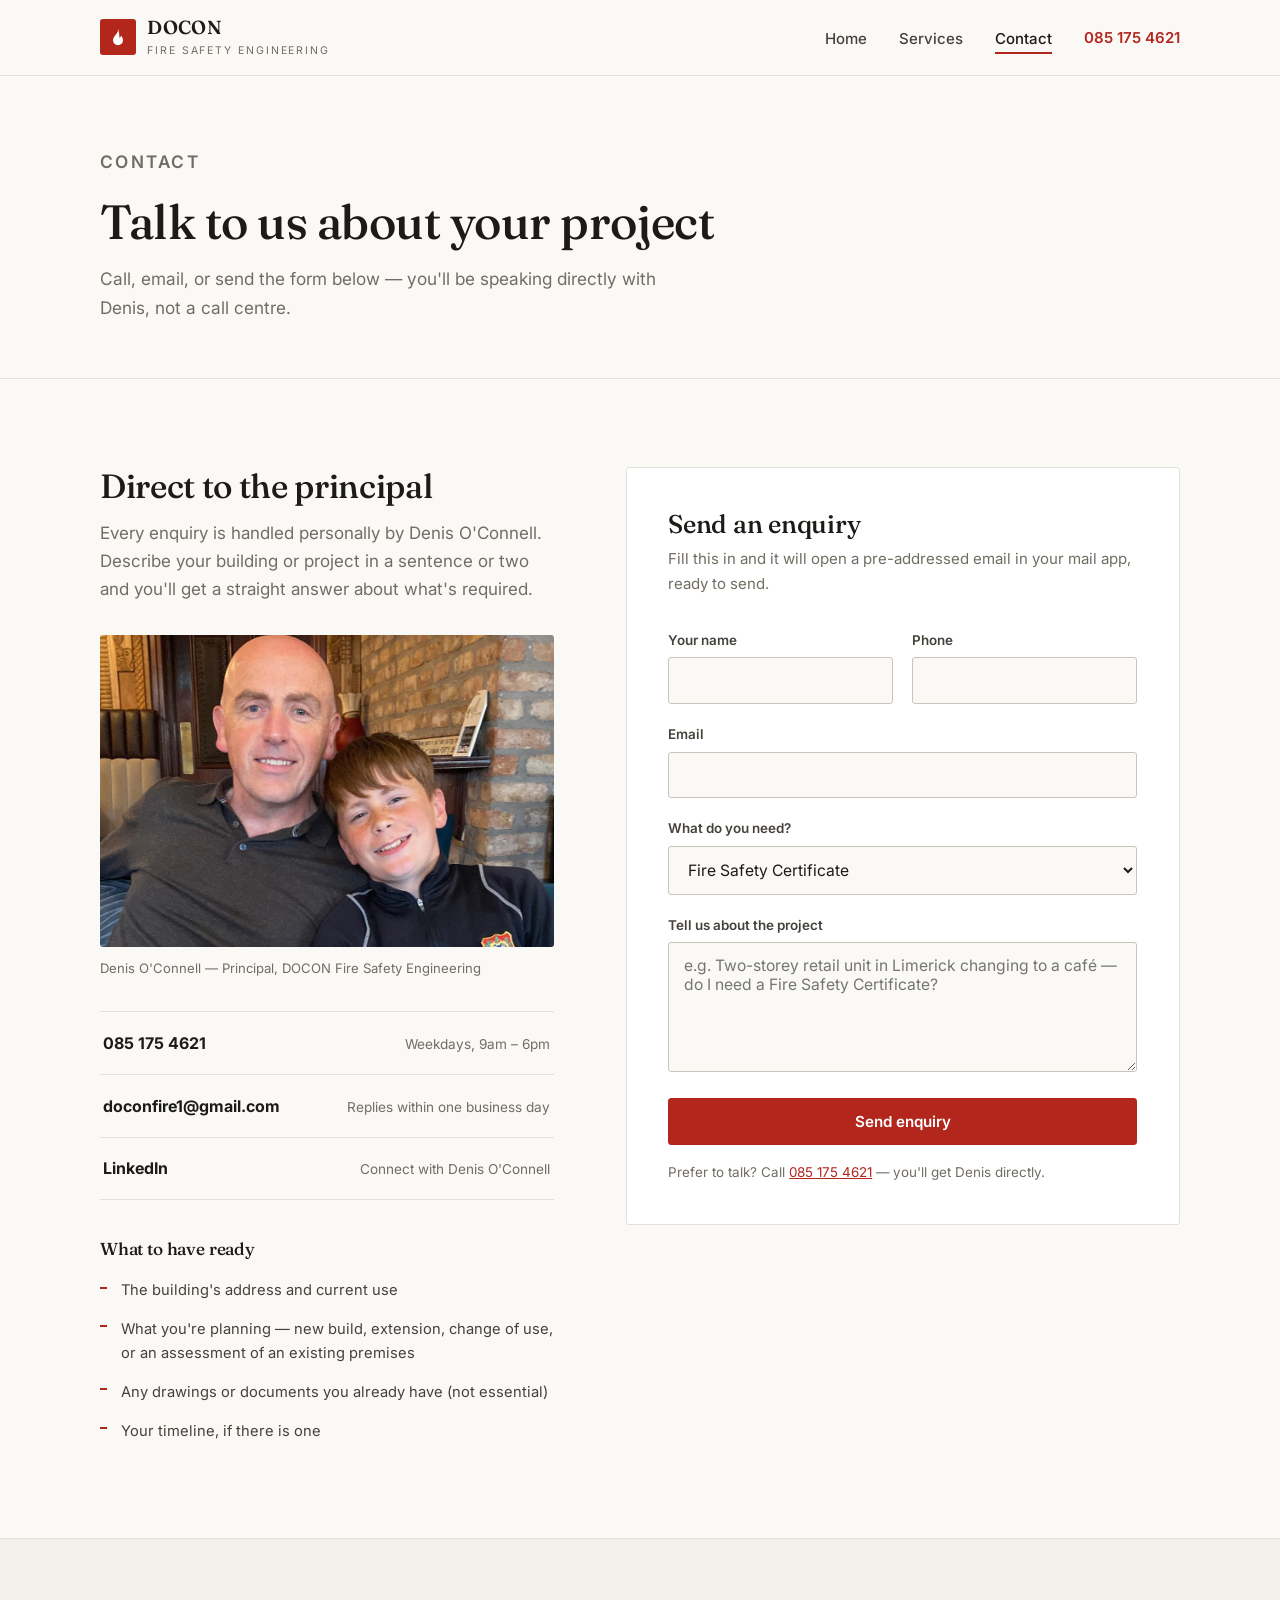
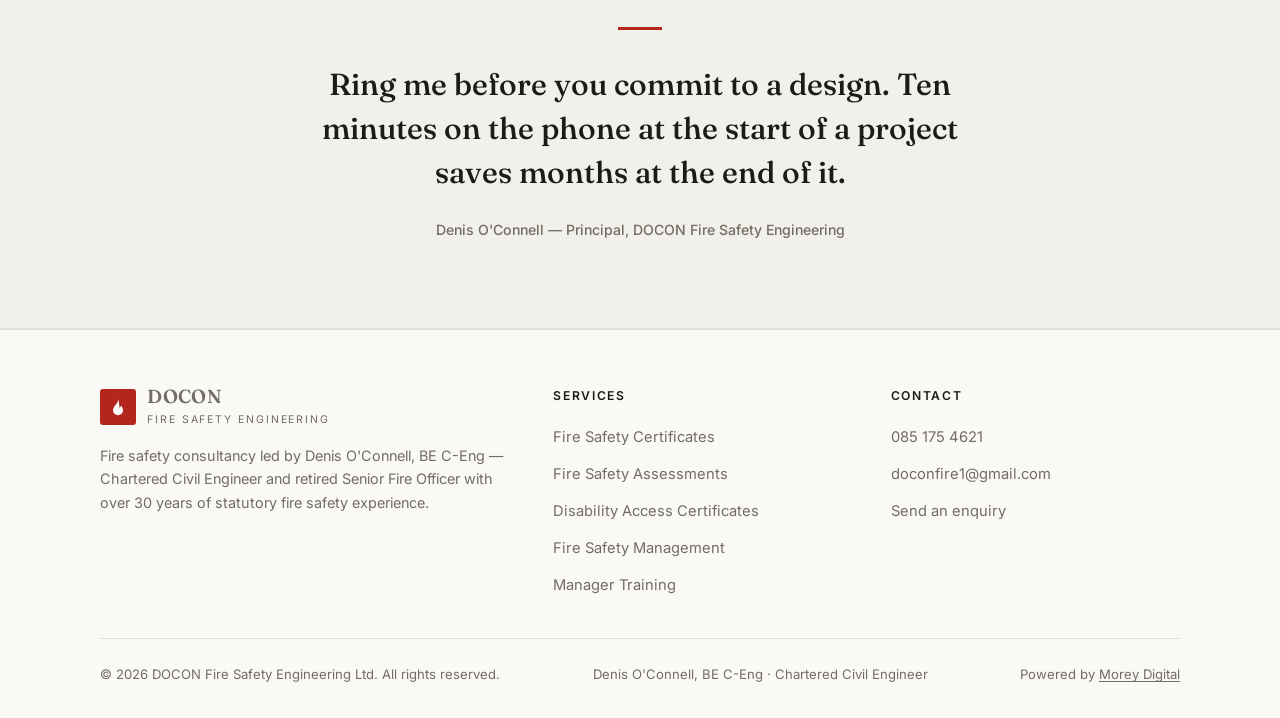
==== commit 0eccaeef: "Add Powered by Morey Digital credit to footer Co-Authored-By: Claude Fable 5 <noreply@anthropic.com>" ====
--- a/contact.html
+++ b/contact.html
@@ -188,6 +188,7 @@
     <div class="footer-bottom">
       <span>© <span id="year">2026</span> DOCON Fire Safety Engineering Ltd. All rights reserved.</span>
       <span>Denis O'Connell, BE C-Eng · Chartered Civil Engineer</span>
+      <span>Powered by <a href="https://moreydigital.ie" target="_blank" rel="noopener">Morey Digital</a></span>
     </div>
   </div>
 </footer>
--- a/styles.css
+++ b/styles.css
@@ -574,6 +574,12 @@
   border-top: 1px solid var(--line);
   font-size: 0.82rem;
 }
+.footer-bottom a {
+  color: inherit;
+  text-decoration: underline;
+  text-underline-offset: 2px;
+}
+.footer-bottom a:hover { color: var(--ink); }
 
 /* ============================================
    Responsive
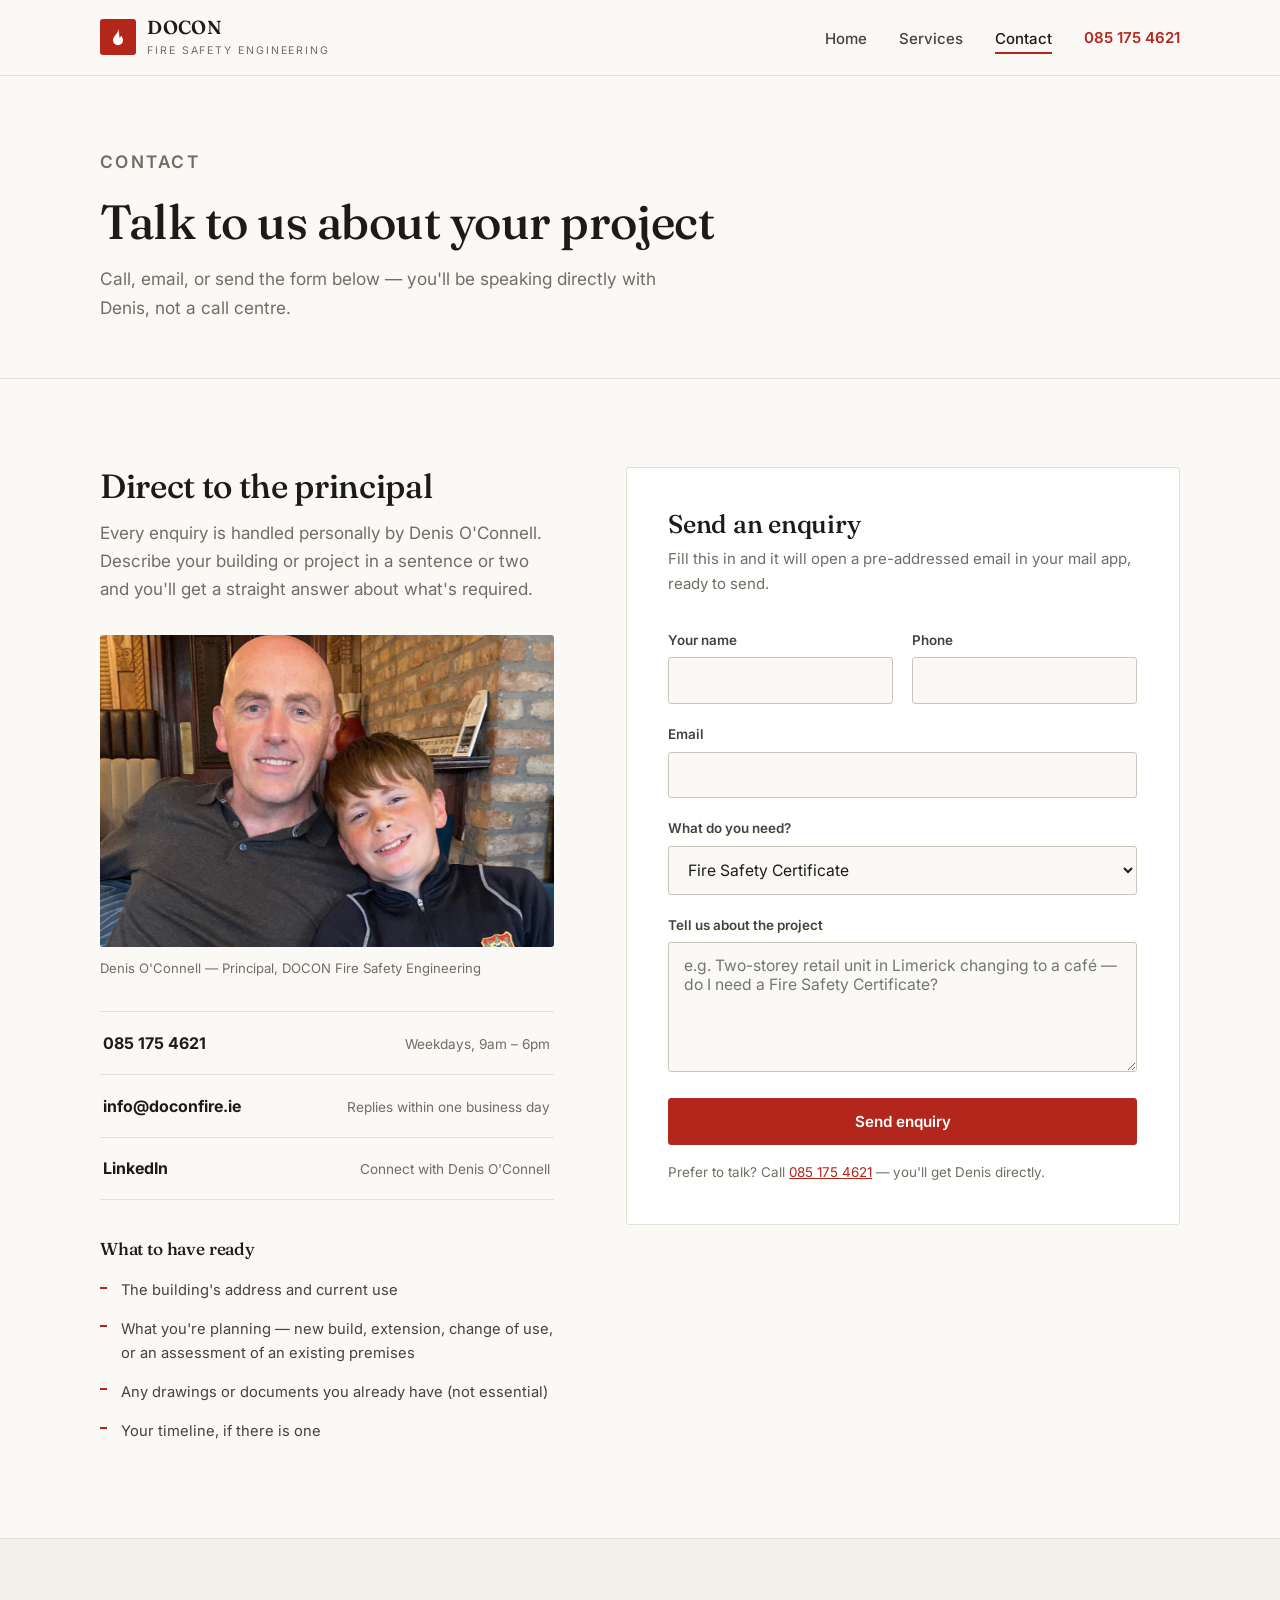
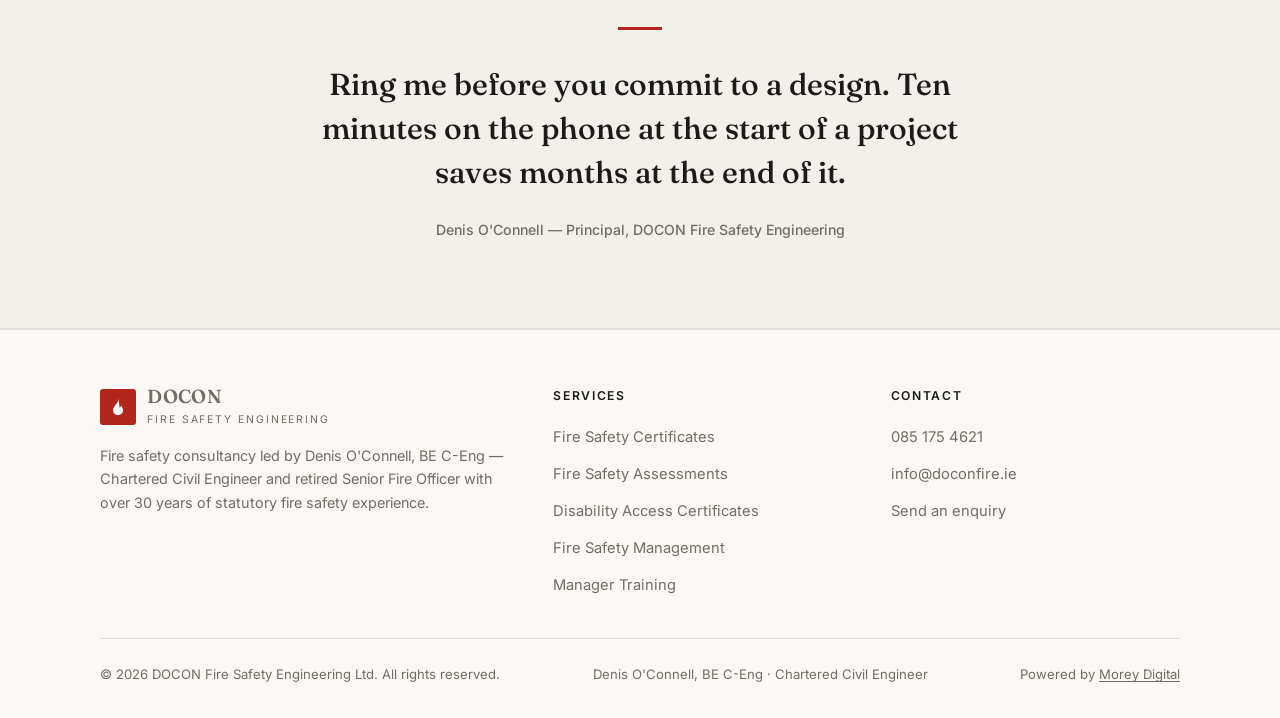
==== commit 0c12936f: "Update contact email to info@doconfire.ie Co-Authored-By: Claude Fable 5 <noreply@anthropic.com>" ====
--- a/contact.html
+++ b/contact.html
@@ -71,8 +71,8 @@
             </a>
           </li>
           <li>
-            <a href="mailto:doconfire1@gmail.com">
-              <strong>doconfire1@gmail.com</strong>
+            <a href="mailto:info@doconfire.ie">
+              <strong>info@doconfire.ie</strong>
               <span>Replies within one business day</span>
             </a>
           </li>
@@ -180,7 +180,7 @@
         <h4>Contact</h4>
         <ul>
           <li><a href="tel:+353851754621">085 175 4621</a></li>
-          <li><a href="mailto:doconfire1@gmail.com">doconfire1@gmail.com</a></li>
+          <li><a href="mailto:info@doconfire.ie">info@doconfire.ie</a></li>
           <li><a href="contact.html">Send an enquiry</a></li>
         </ul>
       </div>
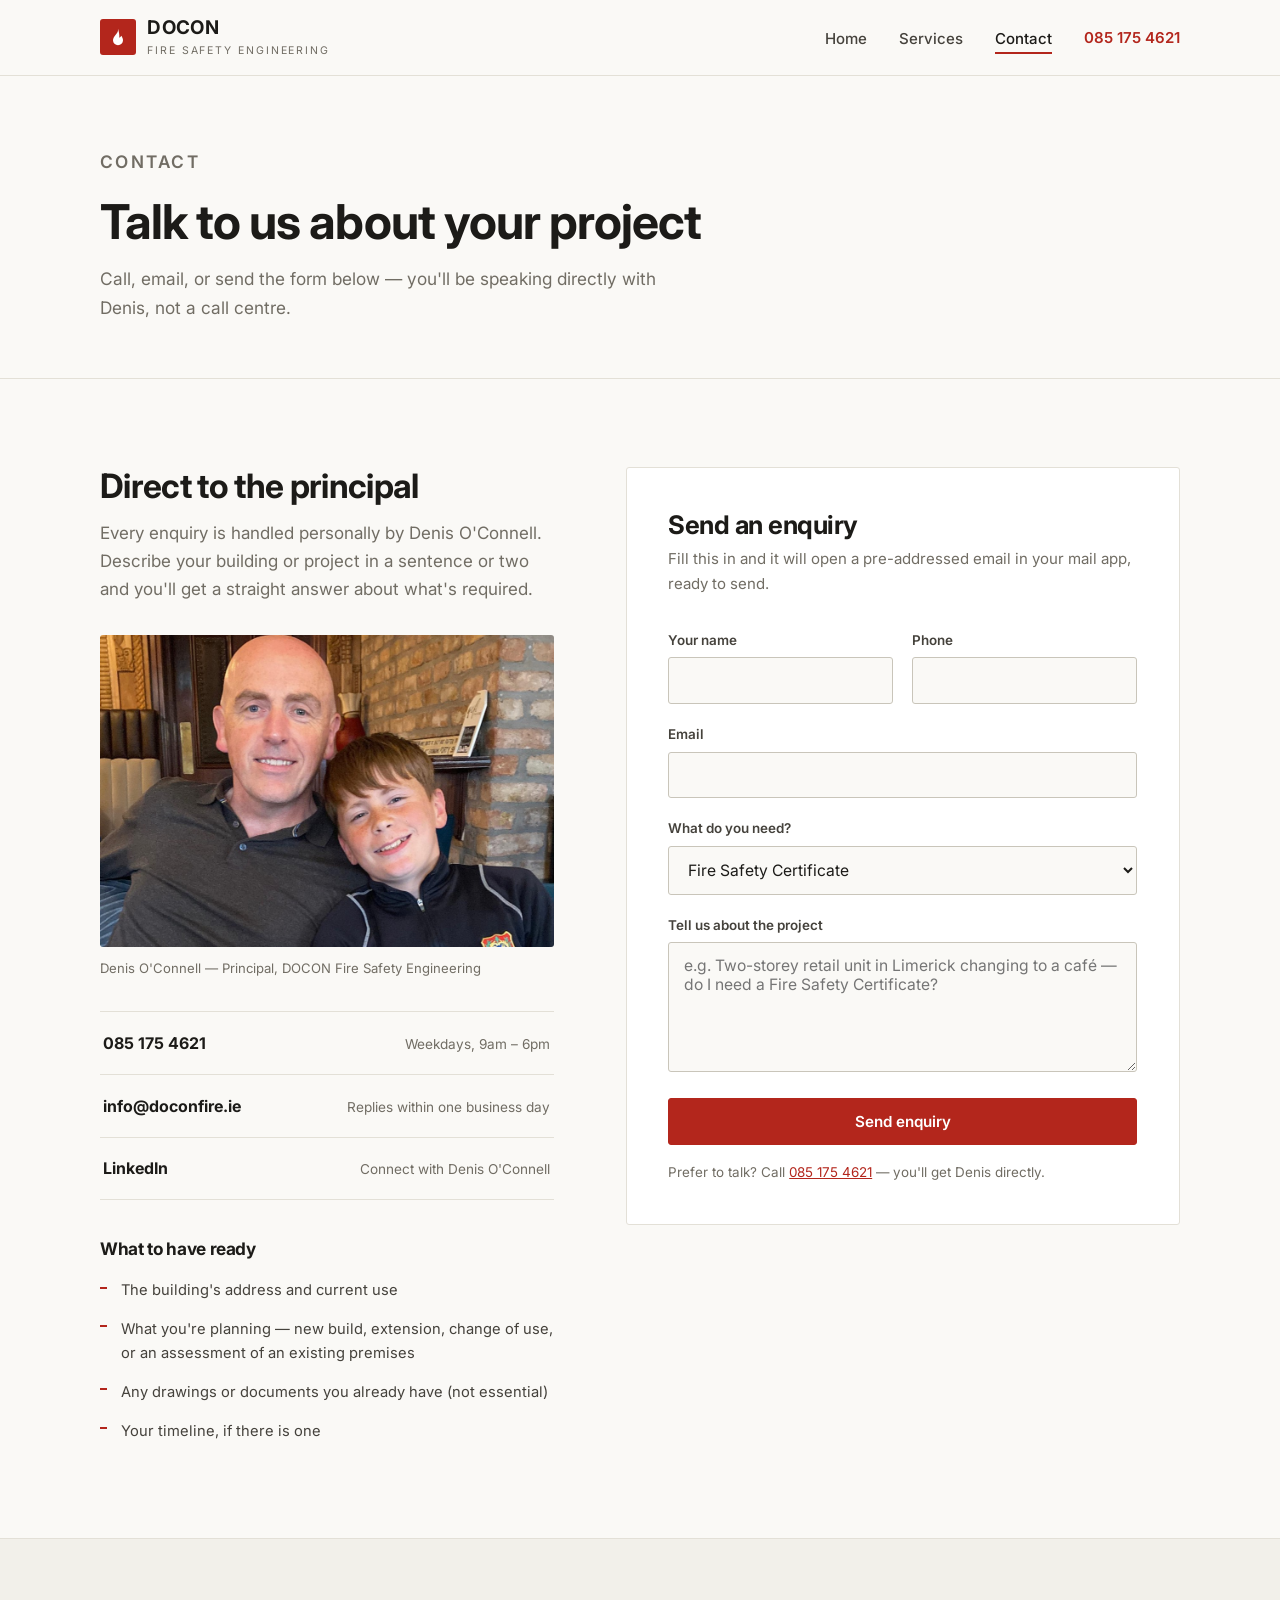
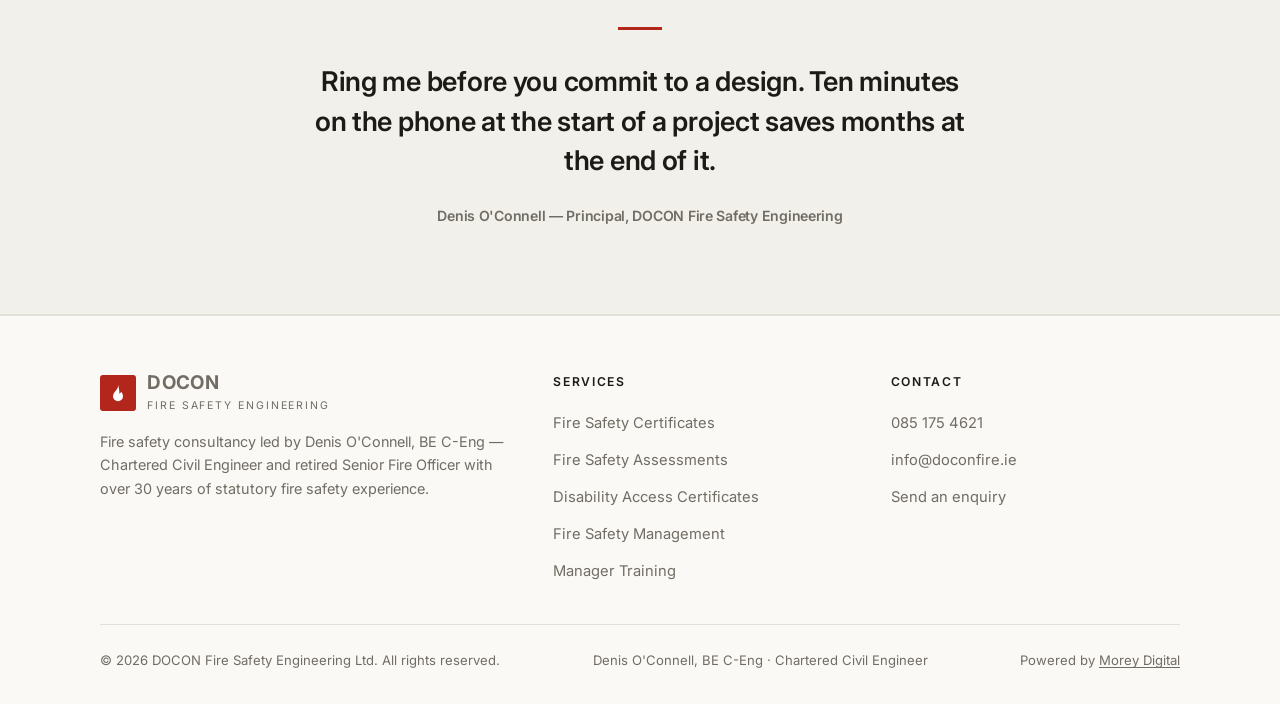
==== commit 8db758ee: "Switch to Inter font and make hero more direct Replace Fraunces serif with Inter throughout. Restruc" ====
--- a/contact.html
+++ b/contact.html
@@ -7,7 +7,7 @@
   <meta name="description" content="Contact DOCON Fire Safety Engineering — call Denis O'Connell on 085 175 4621 or send an enquiry about Fire Safety Certificates, assessments and Disability Access Certificates.">
   <link rel="preconnect" href="https://fonts.googleapis.com">
   <link rel="preconnect" href="https://fonts.gstatic.com" crossorigin>
-  <link href="https://fonts.googleapis.com/css2?family=Fraunces:opsz,wght@9..144,400..600&family=Inter:wght@400;500;600&display=swap" rel="stylesheet">
+  <link href="https://fonts.googleapis.com/css2?family=Inter:wght@400;500;600;700&display=swap" rel="stylesheet">
   <link rel="stylesheet" href="styles.css">
   <link rel="icon" href="data:image/svg+xml,%3Csvg xmlns='http://www.w3.org/2000/svg' viewBox='0 0 24 24'%3E%3Cpath fill='%23b3261c' d='M12 2c.5 4-1.5 5.5-3 7.5C7.4 11.6 6 13.6 6 16a6 6 0 0 0 12 0c0-2.1-1-3.9-2-5.5-.7 1.2-1.5 2-2.5 2.5.5-3-.5-8-1.5-11z'/%3E%3C/svg%3E">
 </head>
--- a/styles.css
+++ b/styles.css
@@ -27,10 +27,9 @@
 }
 
 h1, h2, h3 {
-  font-family: "Fraunces", Georgia, serif;
-  font-weight: 500;
+  font-weight: 700;
   line-height: 1.15;
-  letter-spacing: -0.01em;
+  letter-spacing: -0.02em;
 }
 
 img { max-width: 100%; display: block; }
@@ -90,9 +89,8 @@
 .brand-text { line-height: 1.15; }
 .brand-text strong {
   display: block;
-  font-family: "Fraunces", Georgia, serif;
   font-size: 1.18rem;
-  font-weight: 600;
+  font-weight: 700;
   letter-spacing: 0.02em;
 }
 .brand-text span {
@@ -202,9 +200,15 @@
   padding: 5rem 0 5.5rem;
 }
 .hero h1 {
-  font-size: clamp(2.3rem, 4.6vw, 3.5rem);
+  font-size: clamp(2.3rem, 4.6vw, 3.4rem);
+  margin-bottom: 1rem;
+  max-width: 16ch;
+}
+.hero-name {
+  font-size: 1.25rem;
+  font-weight: 600;
+  color: var(--red);
   margin-bottom: 1.4rem;
-  max-width: 17ch;
 }
 .lede {
   font-size: 1.12rem;
@@ -219,14 +223,6 @@
   align-items: center;
   margin-bottom: 2.4rem;
 }
-.hero-cred {
-  font-size: 0.88rem;
-  color: var(--muted);
-  padding-top: 1.4rem;
-  border-top: 1px solid var(--line);
-  max-width: 33rem;
-}
-
 .hero-photo { position: relative; }
 .hero-photo img {
   width: 100%;
@@ -251,9 +247,9 @@
   gap: 2rem;
 }
 .fact-num {
-  font-family: "Fraunces", Georgia, serif;
   font-size: 2.1rem;
-  font-weight: 500;
+  font-weight: 700;
+  letter-spacing: -0.02em;
   line-height: 1.15;
 }
 .fact-label {
@@ -291,8 +287,8 @@
 }
 .service-index a:hover h3 { color: var(--red); }
 .service-num {
-  font-family: "Fraunces", Georgia, serif;
   font-size: 0.95rem;
+  font-weight: 600;
   color: var(--muted);
   padding-top: 0.25rem;
 }
@@ -343,9 +339,9 @@
 .quote-band blockquote {
   max-width: 42rem;
   margin-inline: auto;
-  font-family: "Fraunces", Georgia, serif;
-  font-size: clamp(1.4rem, 2.6vw, 1.9rem);
-  font-weight: 500;
+  font-size: clamp(1.3rem, 2.4vw, 1.7rem);
+  font-weight: 600;
+  letter-spacing: -0.01em;
   line-height: 1.45;
 }
 .quote-band blockquote::before {
@@ -431,7 +427,7 @@
   counter-increment: step;
   content: "0" counter(step);
   display: block;
-  font-family: "Fraunces", Georgia, serif;
+  font-weight: 600;
   font-size: 1rem;
   color: var(--red);
   margin-bottom: 0.8rem;
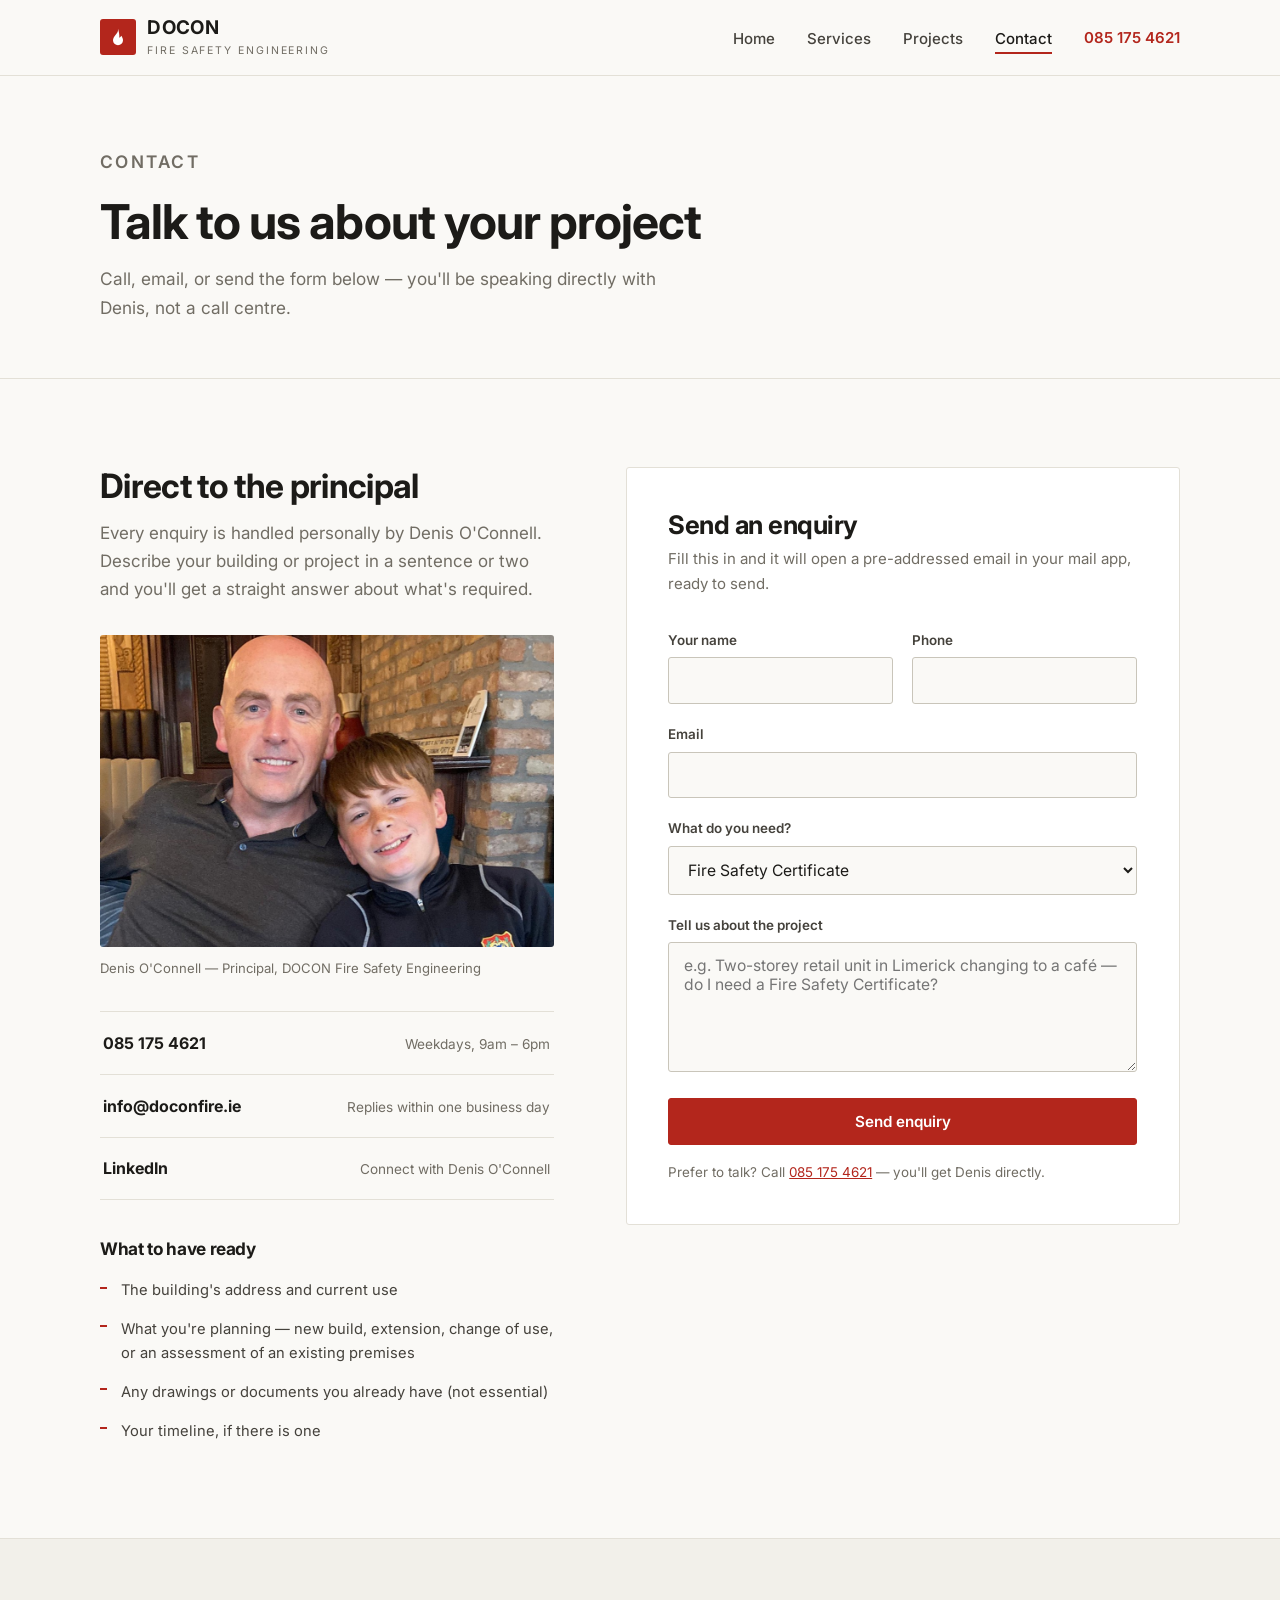
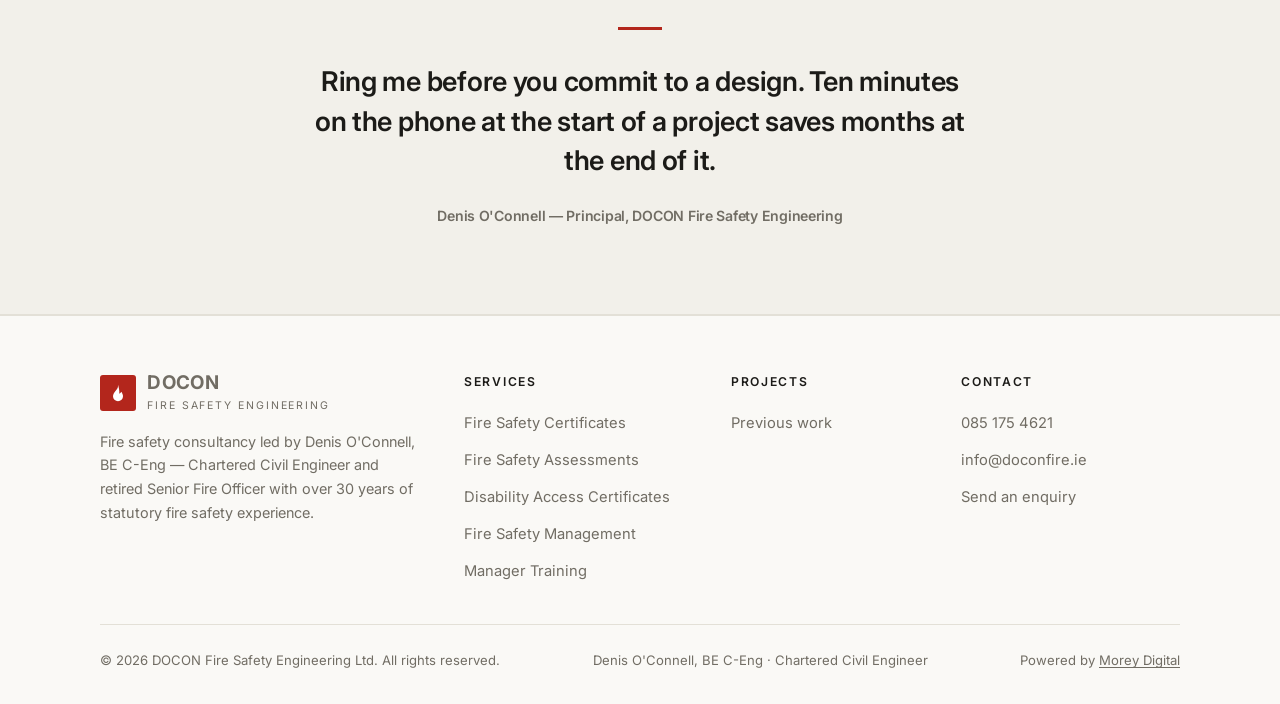
==== commit eb4e6273: "Update bio copy, add projects page and professional photos - Rework experience copy: 18 years headin" ====
--- a/contact.html
+++ b/contact.html
@@ -5,6 +5,13 @@
   <meta name="viewport" content="width=device-width, initial-scale=1.0">
   <title>Contact | DOCON Fire Safety Engineering</title>
   <meta name="description" content="Contact DOCON Fire Safety Engineering — call Denis O'Connell on 085 175 4621 or send an enquiry about Fire Safety Certificates, assessments and Disability Access Certificates.">
+  <meta property="og:type" content="website">
+  <meta property="og:site_name" content="DOCON Fire Safety Engineering">
+  <meta property="og:title" content="Contact | DOCON Fire Safety Engineering">
+  <meta property="og:description" content="Call Denis O'Connell on 085 175 4621 or send an enquiry — every enquiry is handled personally by the principal.">
+  <meta property="og:url" content="https://doconfire.ie/contact.html">
+  <meta property="og:image" content="https://doconfire.ie/images/denis-oconnell.jpg">
+  <meta name="twitter:card" content="summary_large_image">
   <link rel="preconnect" href="https://fonts.googleapis.com">
   <link rel="preconnect" href="https://fonts.gstatic.com" crossorigin>
   <link href="https://fonts.googleapis.com/css2?family=Inter:wght@400;500;600;700&display=swap" rel="stylesheet">
@@ -32,6 +39,7 @@
       <ul class="nav-links">
         <li><a href="index.html">Home</a></li>
         <li><a href="services.html">Services</a></li>
+        <li><a href="projects.html">Projects</a></li>
         <li><a href="contact.html" class="active" aria-current="page">Contact</a></li>
         <li><a class="nav-phone" href="tel:+353851754621">085&nbsp;175&nbsp;4621</a></li>
       </ul>
@@ -59,7 +67,7 @@
         <p>Every enquiry is handled personally by Denis O'Connell. Describe your building or project in a sentence or two and you'll get a straight answer about what's required.</p>
 
         <figure class="contact-photo">
-          <img src="images/denis-casual.jpg" alt="Denis O'Connell" loading="lazy">
+          <img src="images/denis-casual.jpg" width="1068" height="1200" alt="Denis O'Connell" loading="lazy">
           <figcaption>Denis O'Connell — Principal, DOCON Fire Safety Engineering</figcaption>
         </figure>
 
@@ -177,6 +185,12 @@
         </ul>
       </div>
       <div class="footer-col">
+        <h4>Projects</h4>
+        <ul>
+          <li><a href="projects.html">Previous work</a></li>
+        </ul>
+      </div>
+      <div class="footer-col">
         <h4>Contact</h4>
         <ul>
           <li><a href="tel:+353851754621">085 175 4621</a></li>
--- a/styles.css
+++ b/styles.css
@@ -32,7 +32,7 @@
   letter-spacing: -0.02em;
 }
 
-img { max-width: 100%; display: block; }
+img, picture { max-width: 100%; height: auto; display: block; }
 a { color: inherit; }
 
 .wrap {
@@ -228,7 +228,7 @@
   width: 100%;
   aspect-ratio: 4 / 4.4;
   object-fit: cover;
-  object-position: 60% 20%;
+  object-position: 50% 22%;
   border-radius: var(--radius);
 }
 .hero-photo figcaption,
@@ -317,9 +317,11 @@
   width: 100%;
   aspect-ratio: 4 / 4.6;
   object-fit: cover;
-  object-position: 60% 20%;
+  object-position: 50% 18%;
   border-radius: var(--radius);
 }
+.about-photo figure + figure { margin-top: 1.8rem; }
+.about-photo .fire-photo img { aspect-ratio: auto; }
 .about-copy h2 { font-size: clamp(1.8rem, 3.2vw, 2.5rem); margin-bottom: 1.2rem; }
 .about-copy > p { color: var(--ink-soft); margin-bottom: 1.2rem; }
 .cred-list {
@@ -358,6 +360,17 @@
   font-style: normal;
   font-size: 0.88rem;
   color: var(--muted);
+}
+
+/* ---------- testimonial (quote-band variant for longer client quotes) ---------- */
+.quote-band.testimonial blockquote {
+  font-size: 1.2rem;
+  font-weight: 500;
+  max-width: 46rem;
+}
+.quote-band.testimonial cite {
+  font-weight: 600;
+  color: var(--ink-soft);
 }
 
 /* ---------- CTA band ---------- */
@@ -531,6 +544,89 @@
 .form-note a { color: var(--red); }
 
 /* ============================================
+   Projects page — card grid
+   ============================================ */
+.project-grid {
+  display: grid;
+  grid-template-columns: repeat(3, 1fr);
+  gap: 2.4rem 2rem;
+}
+.project-card {
+  display: flex;
+  flex-direction: column;
+  height: 100%;
+  border: 1px solid var(--line);
+  border-radius: var(--radius);
+  background: #fff;
+  overflow: hidden;
+  transition: box-shadow 0.2s ease, transform 0.2s ease, border-color 0.2s ease;
+}
+.project-card:hover {
+  border-color: var(--line-strong);
+  box-shadow: 0 14px 30px -20px rgba(28, 27, 24, 0.4);
+  transform: translateY(-2px);
+}
+.project-card-media {
+  aspect-ratio: 16 / 9;
+  background: var(--paper-2);
+  overflow: hidden;
+}
+.project-card-media img {
+  width: 100%;
+  height: 100%;
+  object-fit: cover;
+  display: block;
+}
+.project-card-media.is-drawing img {
+  object-fit: contain;
+  padding: 0.6rem;
+}
+.project-card-twoup {
+  display: grid;
+  grid-template-columns: 1fr 1fr;
+  height: 100%;
+  gap: 1px;
+  background: var(--line);
+}
+.project-card-twoup img {
+  width: 100%;
+  height: 100%;
+  object-fit: contain;
+  background: var(--paper-2);
+  padding: 0.5rem;
+  display: block;
+}
+.project-placeholder {
+  aspect-ratio: 16 / 9;
+  display: flex;
+  flex-direction: column;
+  align-items: center;
+  justify-content: center;
+  gap: 0.7rem;
+  background: var(--red);
+  color: #fff;
+}
+.project-placeholder svg { width: 44px; height: 44px; }
+.project-placeholder span {
+  font-size: 0.74rem;
+  font-weight: 600;
+  text-transform: uppercase;
+  letter-spacing: 0.1em;
+  color: rgba(255, 255, 255, 0.85);
+}
+.project-card-body {
+  flex: 1;
+  display: flex;
+  flex-direction: column;
+  justify-content: flex-end;
+  padding: 1.5rem 1.6rem 1.7rem;
+}
+.project-card-body p {
+  color: var(--ink-soft);
+  font-size: 0.96rem;
+}
+
+/* ============================================
    Footer
    ============================================ */
 .site-footer {
@@ -540,7 +636,7 @@
 }
 .footer-grid {
   display: grid;
-  grid-template-columns: 1.4fr 1fr 1fr;
+  grid-template-columns: 1.3fr 0.9fr 0.75fr 0.9fr;
   gap: 3rem;
   padding-bottom: 2.5rem;
 }
@@ -591,6 +687,7 @@
   .cta-band .wrap { grid-template-columns: 1fr; }
   .cta-actions { justify-items: start; }
   .footer-grid { grid-template-columns: 1fr 1fr; }
+  .project-grid { grid-template-columns: 1fr 1fr; }
 }
 
 @media (max-width: 720px) {
@@ -615,4 +712,5 @@
   .section { padding: 4rem 0; }
   .footer-grid { grid-template-columns: 1fr; }
   .contact-form-card { padding: 1.8rem 1.4rem; }
-}
+  .project-grid { grid-template-columns: 1fr; }
+}
